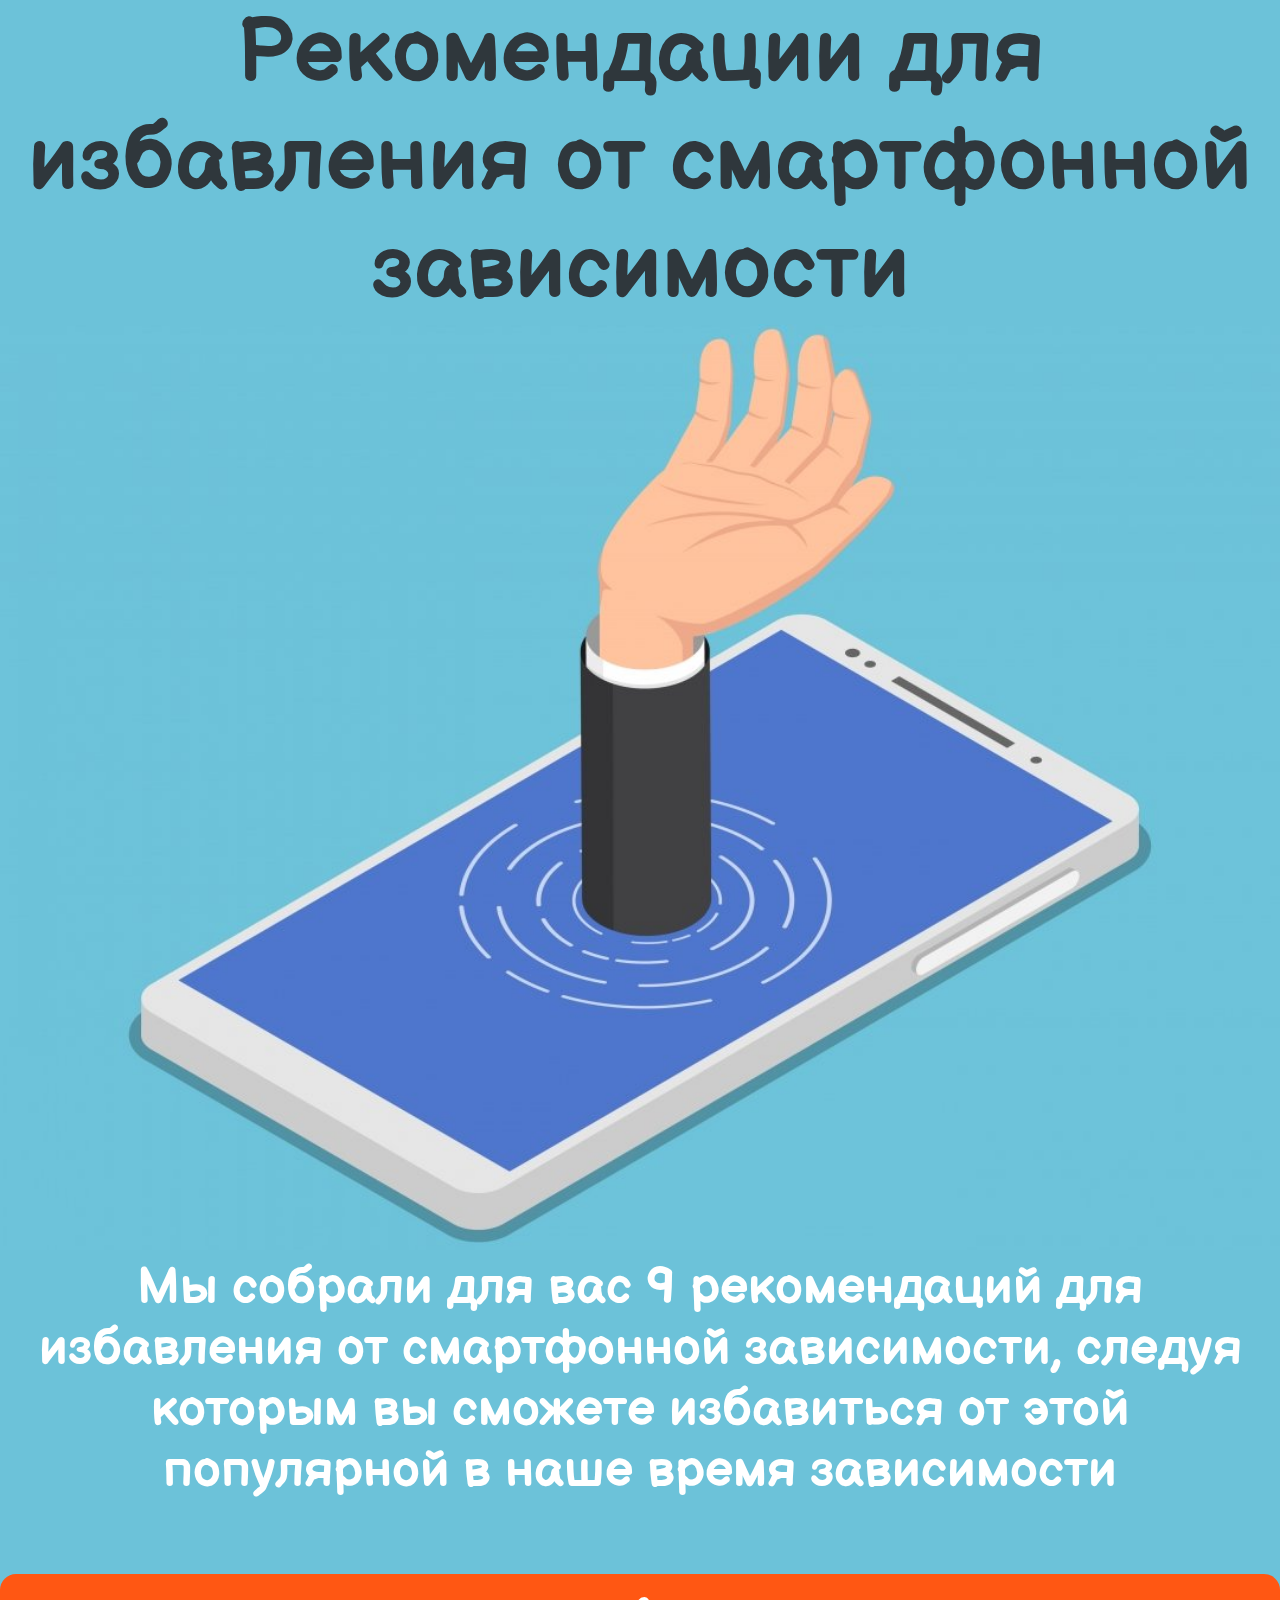
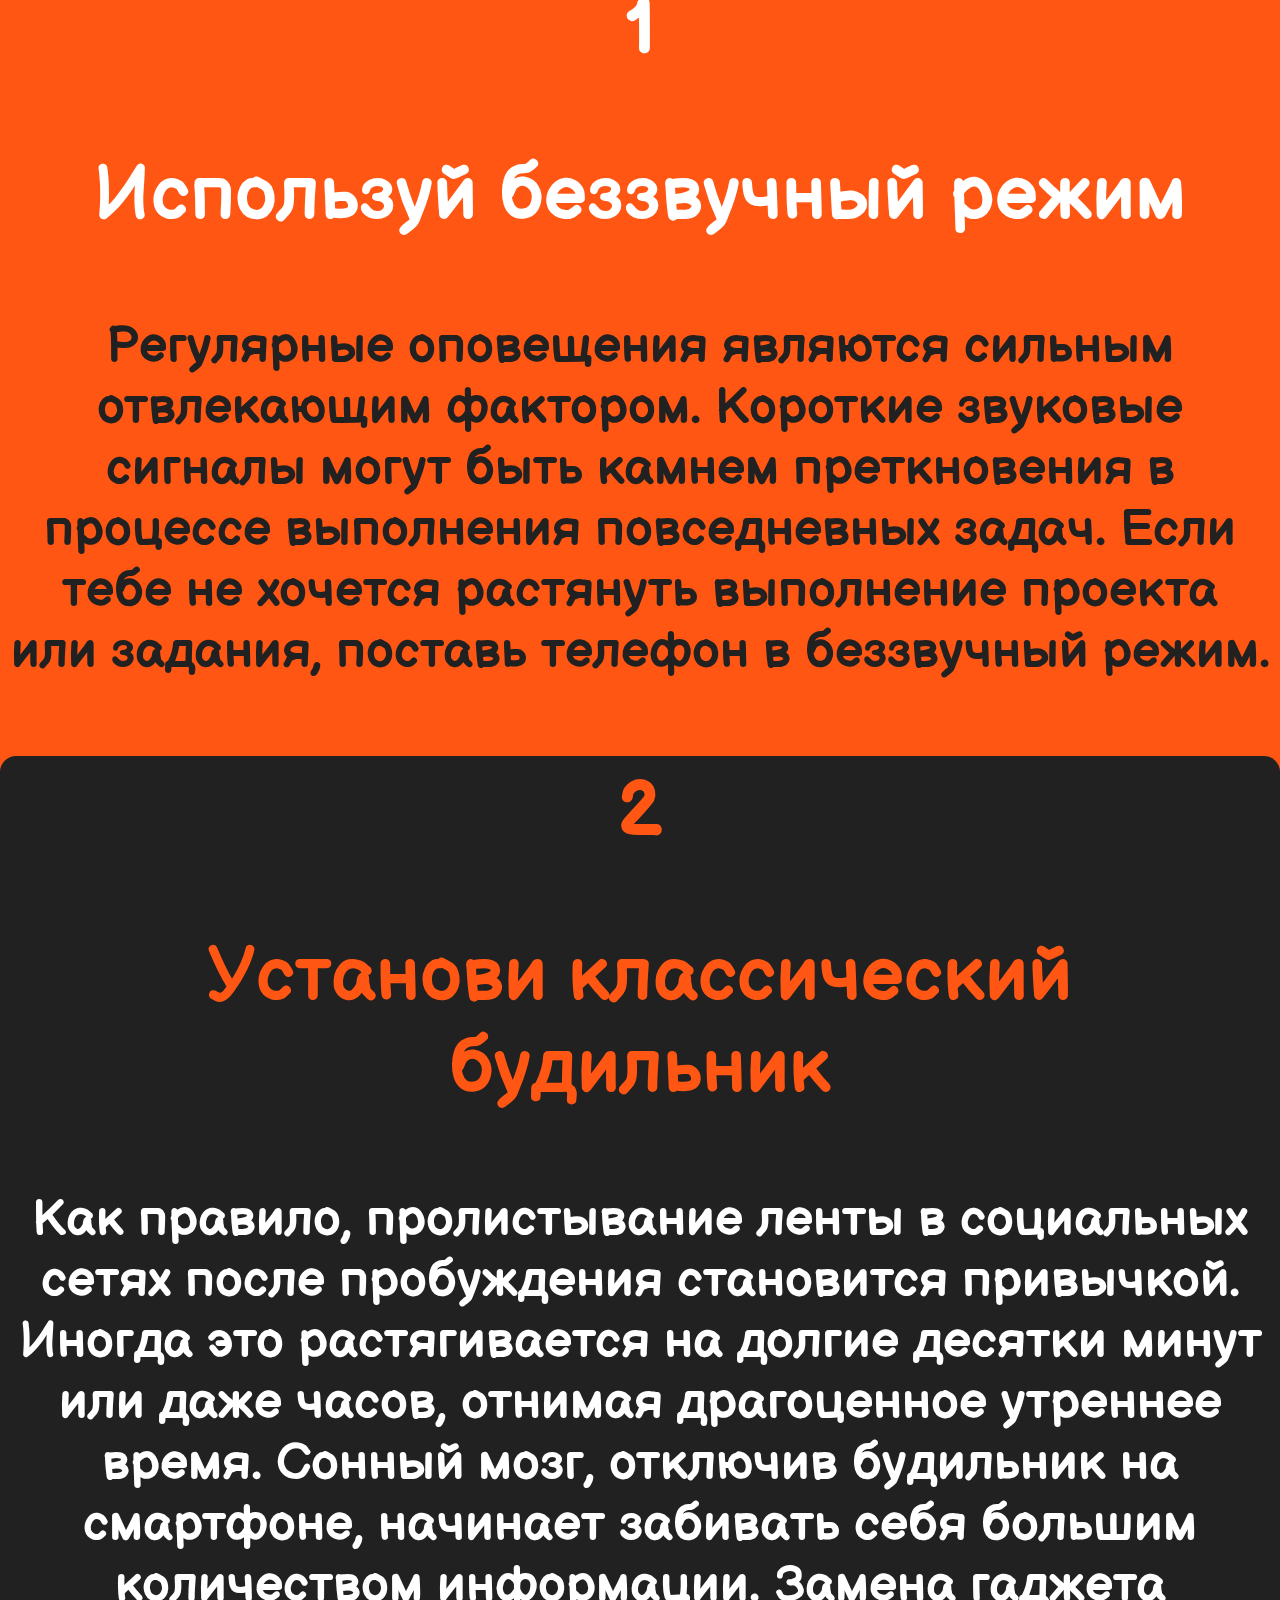
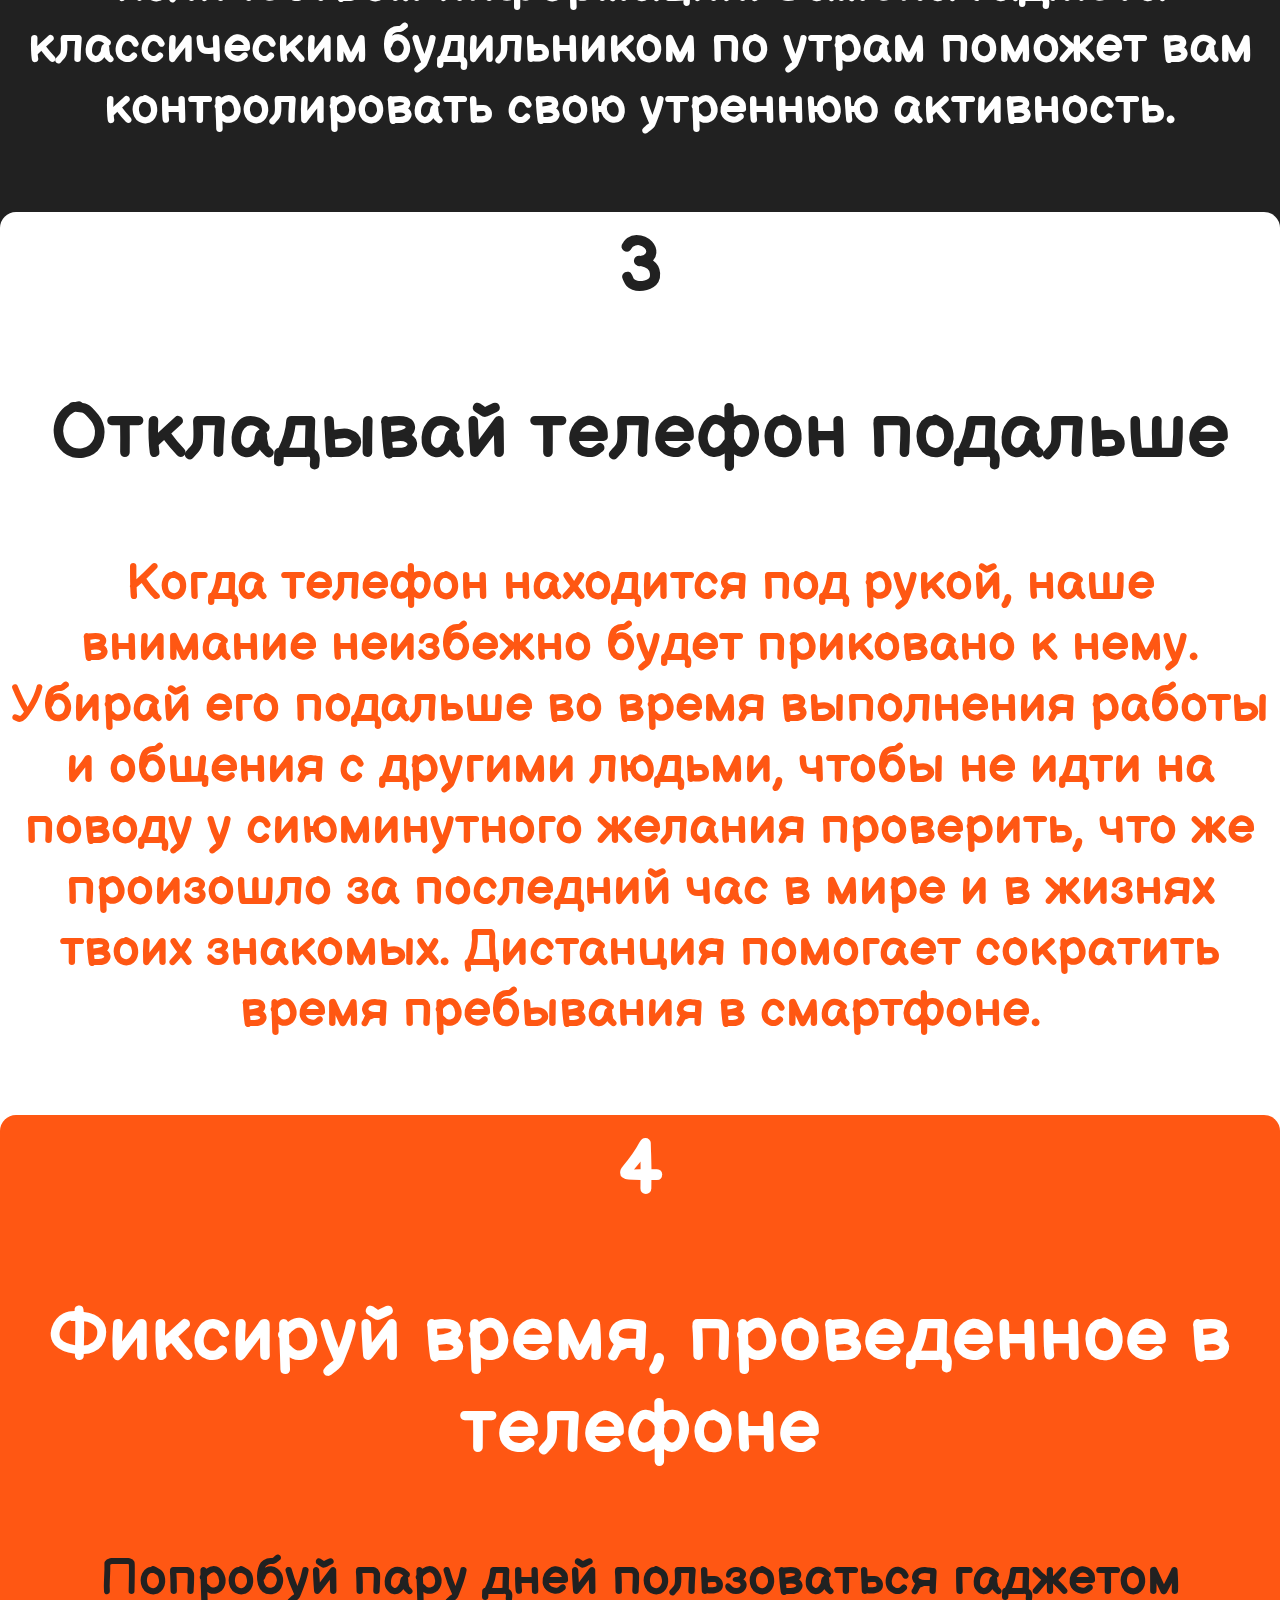
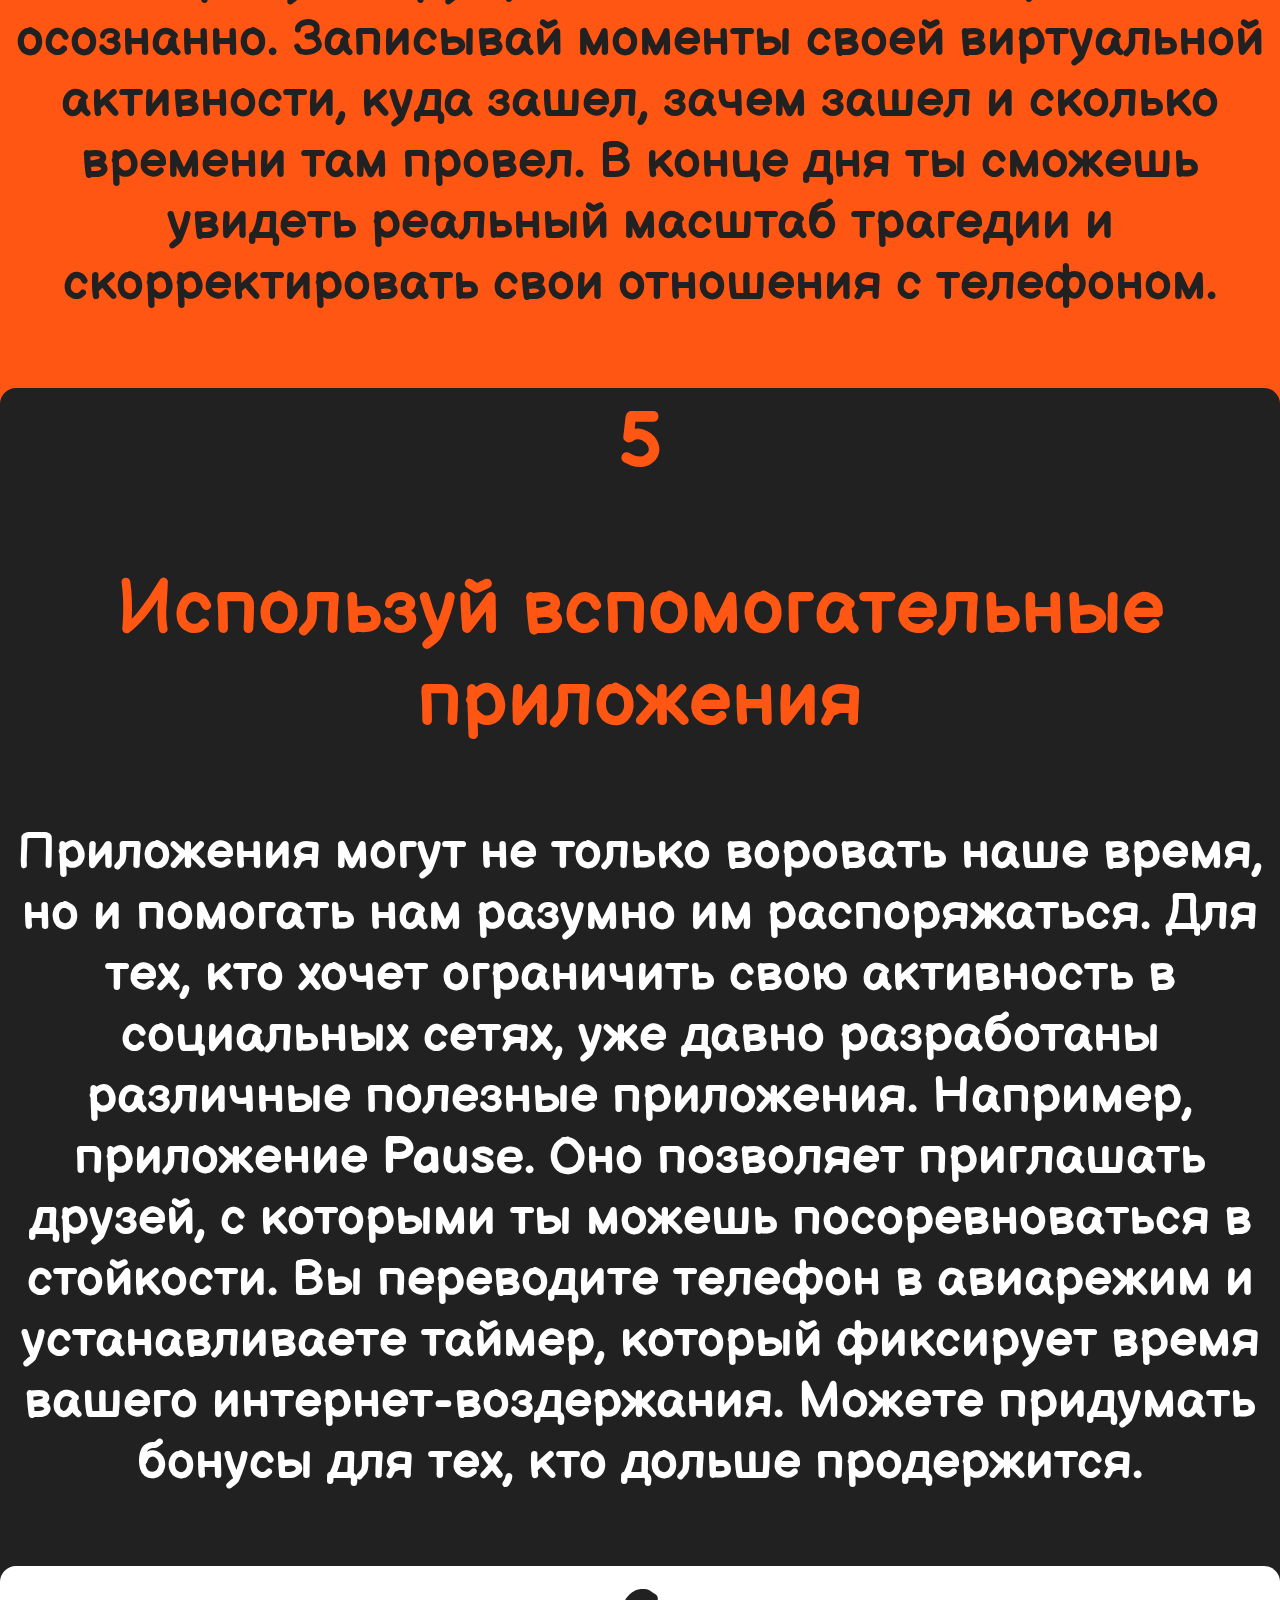
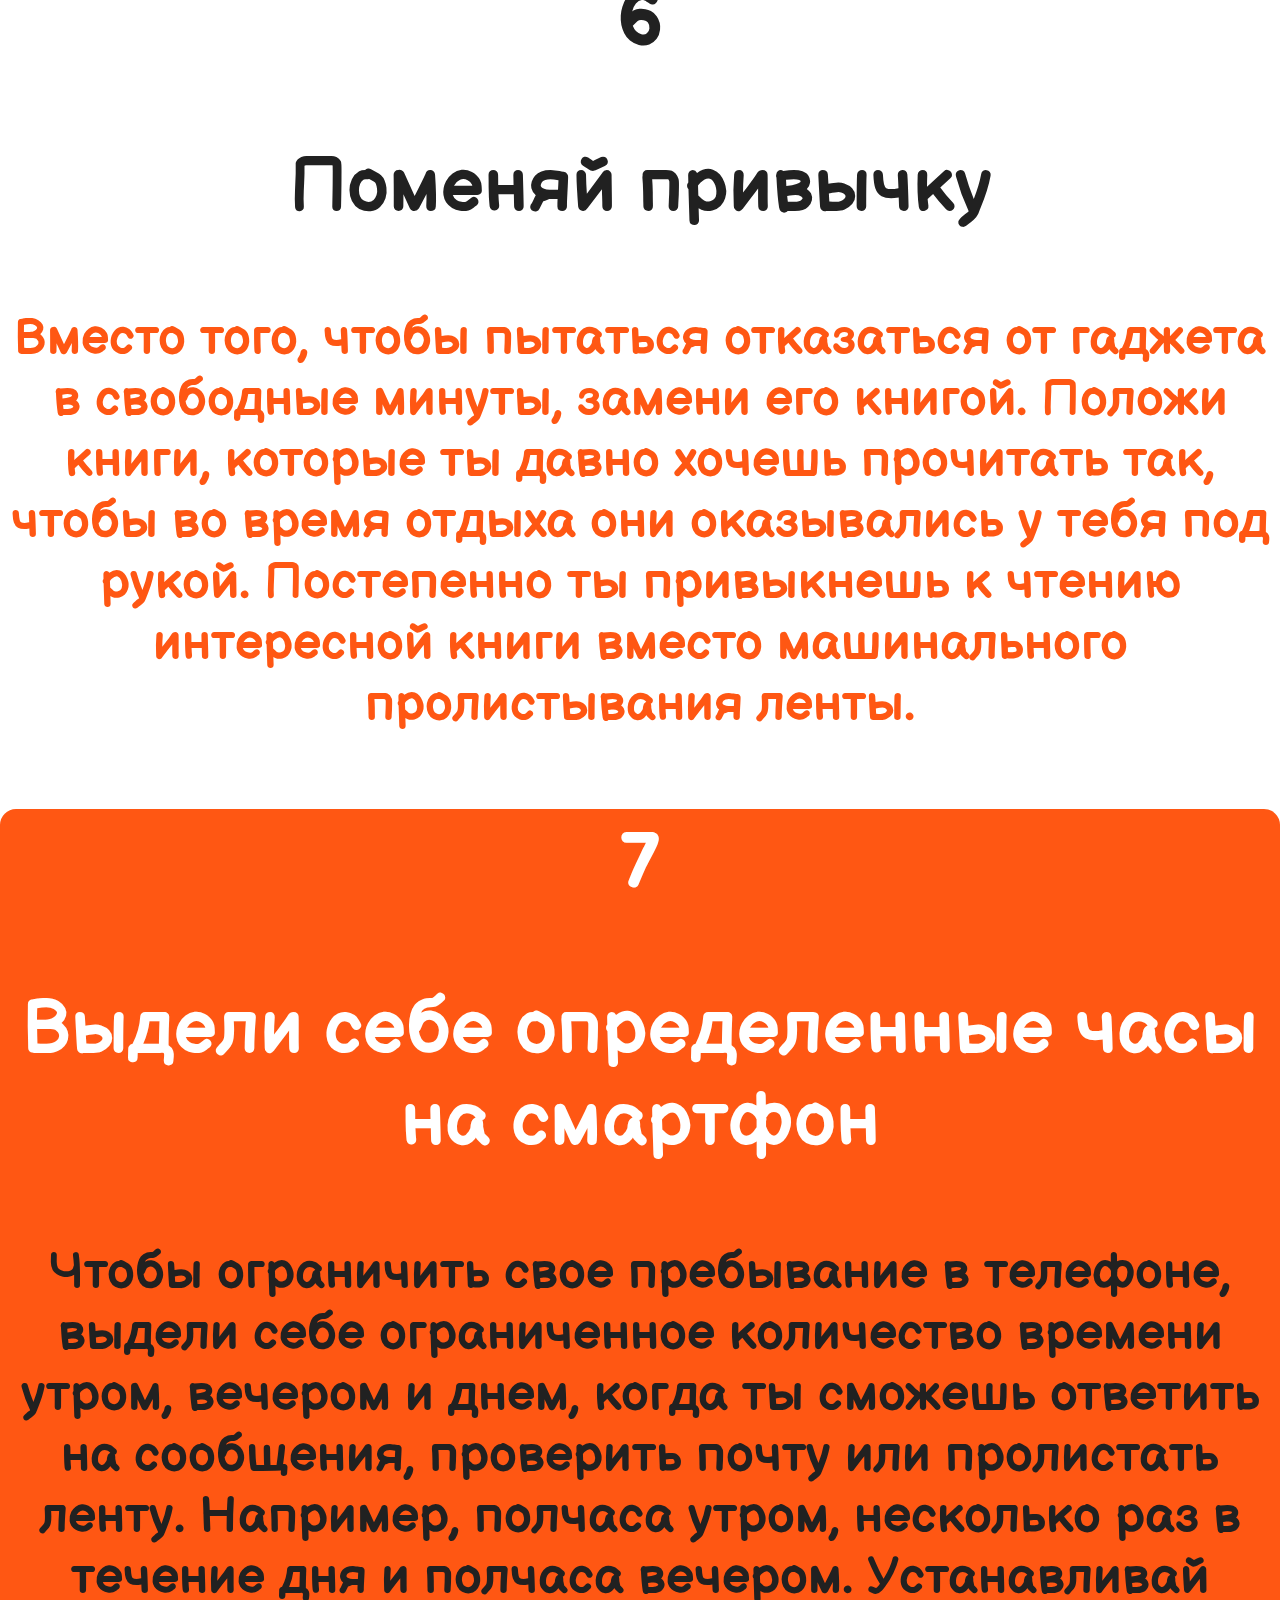
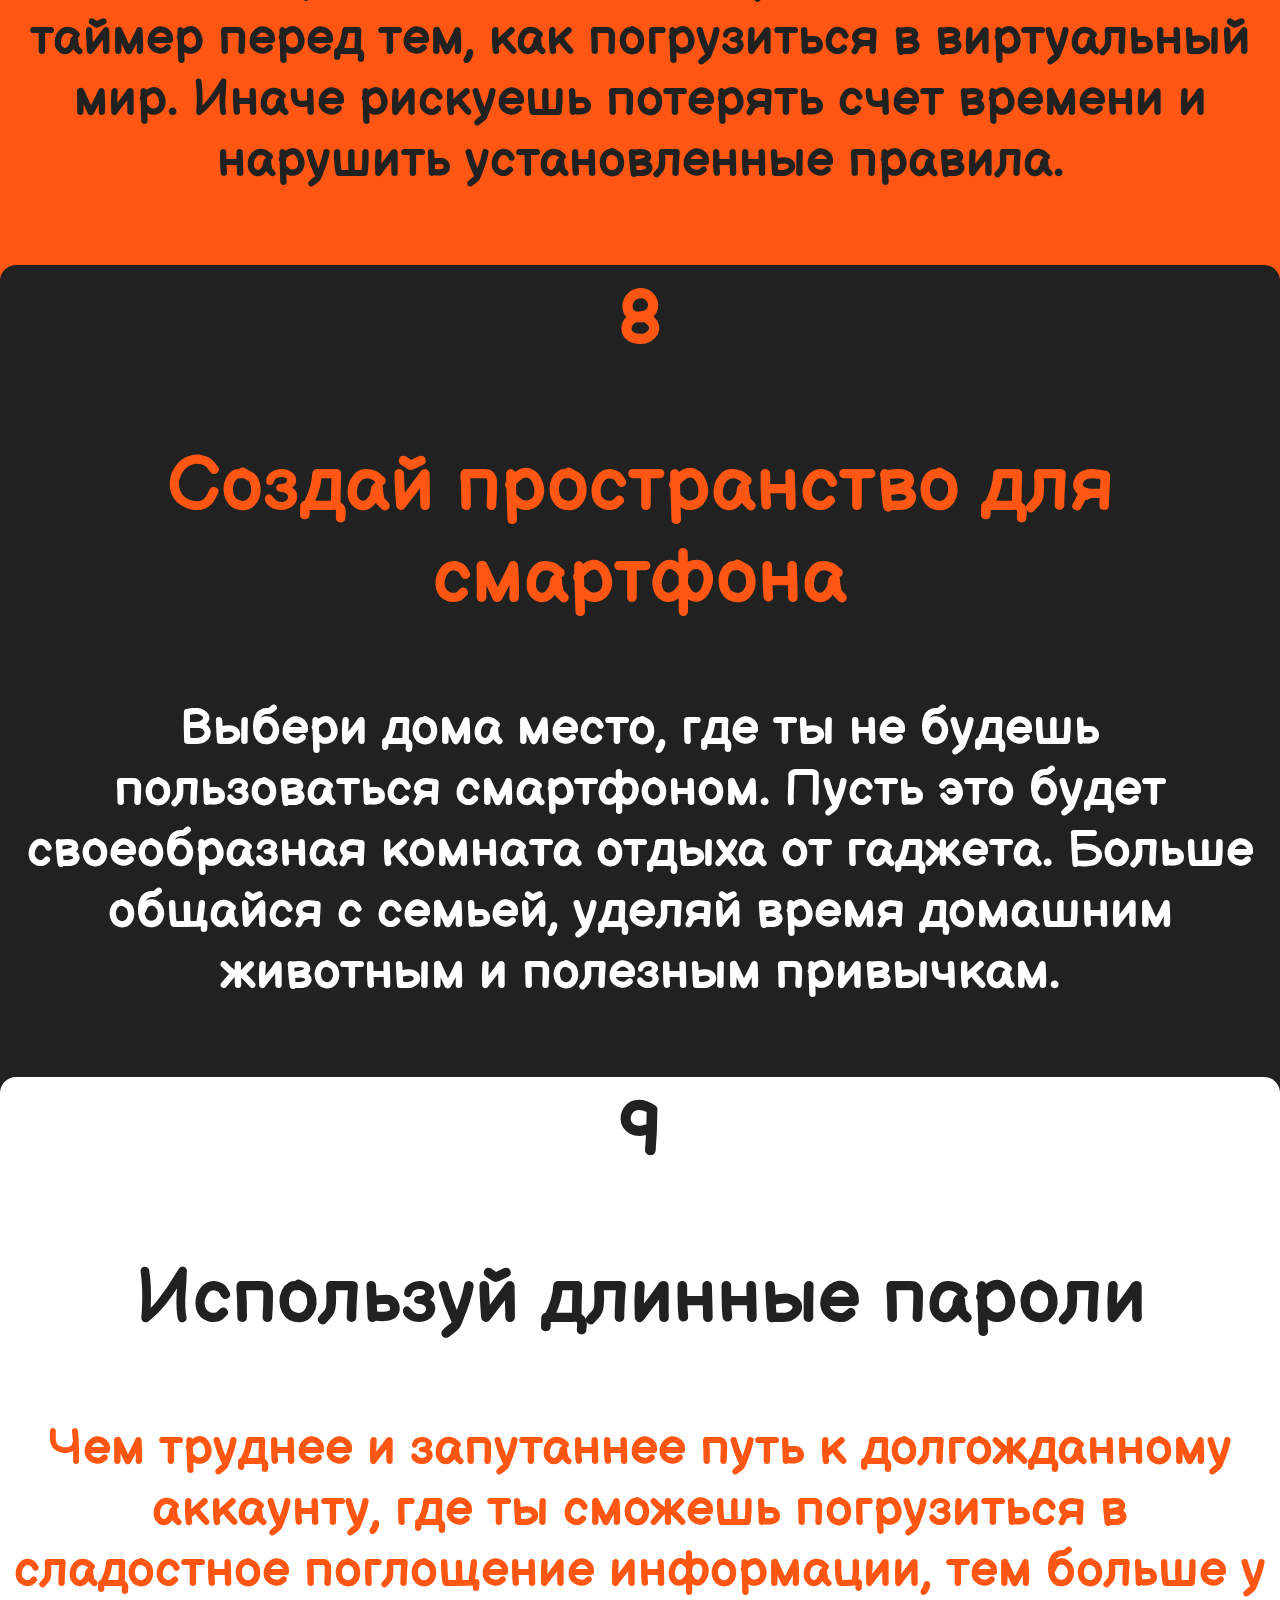
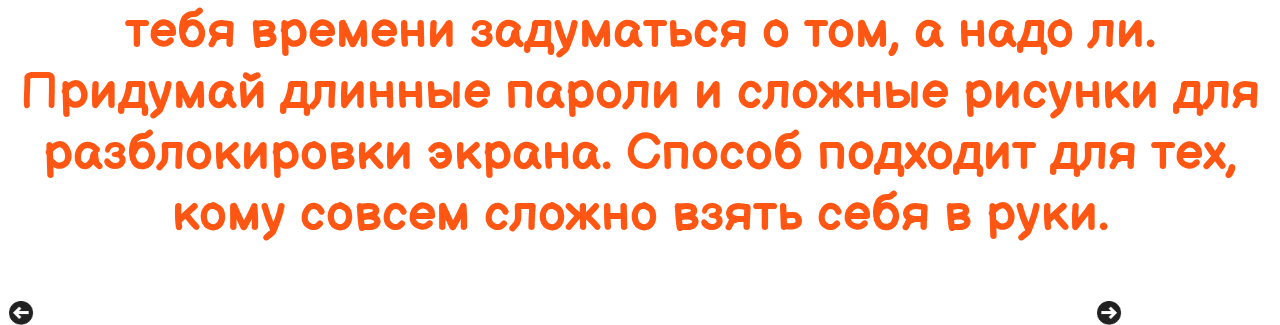
==== index.html @ 03fd7cc3 "Add new page" ====
<!DOCTYPE html>
<html lang="ru">
 <head>
 	<meta charset="utf-8">
 	<meta name="viewport" content="width=device-width, initial-scale=1.0">
 	<title>Рекомендации</title>
 	<link rel="stylesheet" href="./style.css">
 	<link rel="icon" href="./img/favicon.ico" type="image/x-icon"/>
 <link rel="preconnect" href="https://fonts.googleapis.com">
<link rel="preconnect" href="https://fonts.gstatic.com" crossorigin>
<link href="https://fonts.googleapis.com/css2?family=Balsamiq+Sans:wght@700&display=swap" rel="stylesheet">
 </head>
 <body>
 	<header>
 	<h1 class="h1">Рекомендации для избавления от смартфонной зависимости</h1>
 	<img src="./img/img1.png" class="h1">
 <div class="div0">	
 	<p class="h1">Мы собрали для вас 9 рекомендаций для избавления от смартфонной зависимости, следуя которым вы сможете избавиться от этой популярной в наше время зависимости</p>
 <div class="div1">
 	 <h2 class="div1">1</h2>	
 	 <h2 class="div1">Используй беззвучный режим</h2>
  	<p class="div1">Регулярные оповещения являются сильным отвлекающим фактором. Короткие звуковые сигналы могут быть камнем преткновения в процессе выполнения повседневных задач. Если тебе не хочется растянуть выполнение проекта или задания, поставь телефон в беззвучный режим.</p>
 	<div class="div2">
 	 <h2 class="div2">2</h2>	
  	<h2 class="div2">Установи классический будильник</h2>
  	<p class="div2">Как правило, пролистывание ленты в социальных сетях после пробуждения становится привычкой. Иногда это растягивается на долгие десятки минут или даже часов, отнимая драгоценное утреннее время. Сонный мозг, отключив будильник на смартфоне, начинает забивать себя большим количеством информации. Замена гаджета классическим будильником по утрам поможет вам контролировать свою утреннюю активность.</p>
 	<div class="div3">
 	 <h2 class="div3">3</h2>	
 	 <h2 class="div3">Откладывай телефон подальше</h2>
 	 <p class="div3">Когда телефон находится под рукой, наше внимание неизбежно будет приковано к нему. Убирай его подальше во время выполнения работы и общения с другими людьми, чтобы не идти на поводу у сиюминутного желания проверить, что же произошло за последний час в мире и в жизнях твоих знакомых. Дистанция помогает сократить время пребывания в смартфоне.</p>
 	<div class="div4">
 	 <h2 class="div4">4</h2>	
 	 <h2 class="div4">Фиксируй время, проведенное в телефоне</h2>
 	 <p class="div4">Попробуй пару дней пользоваться гаджетом осознанно. Записывай моменты своей виртуальной активности, куда зашел, зачем зашел и сколько времени там провел. В конце дня ты сможешь увидеть реальный масштаб трагедии и скорректировать свои отношения с телефоном.</p>
  <div class="div5">
  	<h2 class="div5">5</h2>	
   <h2 class="div5">Используй вспомогательные приложения</h2>
   <p class="div5">Приложения могут не только воровать наше время, но и помогать нам разумно им распоряжаться. Для тех, кто хочет ограничить свою активность в социальных сетях, уже давно разработаны различные полезные приложения. Например, приложение Pause. Оно позволяет приглашать друзей, с которыми ты можешь посоревноваться в стойкости. Вы переводите телефон в авиарежим и устанавливаете таймер, который фиксирует время вашего интернет-воздержания. Можете придумать бонусы для тех, кто дольше продержится.</p>
  <div class="div6">
  	<h2 class="div6">6</h2>	
   <h2 class="div6">Поменяй привычку</h2>
   <p class="div6">Вместо того, чтобы пытаться отказаться от гаджета в свободные минуты, замени его книгой. Положи книги, которые ты давно хочешь прочитать так, чтобы во время отдыха они оказывались у тебя под рукой. Постепенно ты привыкнешь к чтению интересной книги вместо машинального пролистывания ленты.</p>
  <div class="div7">
  	<h2 class="div7">7</h2>	
   <h2 class="div7">Выдели себе определенные часы на смартфон</h2>
   <p class="div7">Чтобы ограничить свое пребывание в телефоне, выдели себе ограниченное количество времени утром, вечером и днем, когда ты сможешь ответить на сообщения, проверить почту или пролистать ленту. Например, полчаса утром, несколько раз в течение дня и полчаса вечером. Устанавливай таймер перед тем, как погрузиться в виртуальный мир. Иначе рискуешь потерять счет времени и нарушить установленные правила.</p>
  <div class="div8">
  	<h2 class="div8">8</h2>	
   <h2 class="div8">Создай пространство для смартфона</h2>
   <p class="div8">Выбери дома место, где ты не будешь пользоваться смартфоном. Пусть это будет своеобразная комната отдыха от гаджета. Больше общайся с семьей, уделяй время домашним животным и полезным привычкам.</p>
  <div class="div9">
  	<h2 class="div9">9</h2>	
   <h2 class="div9">Используй длинные пароли</h2>
   <p class="div9">Чем труднее и запутаннее путь к долгожданному аккаунту, где ты сможешь погрузиться в сладостное поглощение информации, тем больше у тебя времени задуматься о том, а надо ли. Придумай длинные пароли и сложные рисунки для разблокировки экрана. Способ подходит для тех, кому совсем сложно взять себя в руки.</p>
  </div>
  </div>
  </div>
  </div>
  </div>
  </div>
  </div>
  </div>
  </div>
  </div>
  </header>
  <div class="ssylky">
  <a href="statistic.html" class="ssylka"><img src="./img/arrow_left.png" class="arrow"></a>
  <a href="info.html" class="ssylka"><img src="./img/arrow_right.png" class="arrow2"></a>
  </div>
 </body>
</html>
---- style.css ----
body {
	 margin: 0;
	 padding: 0;
	 width: 100%;
	 height: 100%;
	 font-family: 'Balsamiq Sans', cursive;
  }

header {
  margin: 0;
  padding: 0;
	 text-align: center;
}

h1 {
	 margin: 0;
	 padding-left: 10px;
		padding-right: 10px;
}

h1.h1 {
		background: #6cc2d9;
		color: #2f373c;
}

img.h1 {
  	width: 100%;
  	margin: 0;
}

p.h1 {
		background: #6cc2d9;
		margin-top: -8px;
		color: #FFFFFF;
}

p {
		margin-bottom: 0;
}

h1, h2, p {
  text-align: center;
  font-size: 7vw;
}

h2 {
   font-size: 6vw;
		padding-top: 10px;
		padding-left: 10px;
		padding-right: 10px;
}

p {
	 font-size: 4vw;
	 font-weight: bold;
	 padding: 10px 10px;
}

div {
   width: 100%;
   height: 110%;
   border-top-left-radius: 16px;
		border-top-right-radius: 16px;
}

div.div0 {
		background: #6cc2d9;
}

div.div1 {
		background: #FF5713;
}

h2.div1 {
   color: #FFFFFF;
}

p.div1 {
		color: #212121;
}

div.div2 {
   background: #212121;
}

h2.div2 {
   color: #FF5713;
}

p.div2 {
		color: #FFFFFF;
}

div.div3 {
		background: #FFFFFF;
}

h2.div3 {
   color: #212121;
}

p.div3 {
		color: #FF5713;
}

div.div4 {
   background: #FF5713;
}

h2.div4 {
   color: #FFFFFF;
}

p.div4 {
		color: #212121;
}

div.div5 {
   background: #212121;
}

h2.div5 {
   color: #FF5713;
}

p.div5 {
		color: #FFFFFF;
}

div.div6 {
		background: #FFFFFF;
}

h2.div6 {
   color: #212121;
}

p.div6 {
		color: #FF5713;
}

div.div7 {
   background: #FF5713;
}

h2.div7 {
   color: #FFFFFF;
}

p.div7 {
		color: #212121;
}

div.div8 {
   background: #212121;
}

h2.div8 {
   color: #FF5713;
}

p.div8 {
		color: #FFFFFF;
}

div.div9 {
		background: #FFFFFF;
		margin-bottom: 16px;
}

h2.div9 {
   color: #212121;
}

p.div9 {
		color: #FF5713;
}

.stat {
		background: #FFFFFF;
		color: ;
}

.stat1 {
		color: #212121;
}

.ps {
		color: #FF5713;
		padding: 0;
		margin: 0, 10px, 0, 0;
}

.arrow {
		width: 42px;
		height: 24px;
		margin-top: 30px;
		margin-bottom: 5px;
		margin-left: 85%;
		position: absolute;
}

.arrow2 {
		width: 42px;
		height: 24px;
		margin-top: 30px;
		margin-bottom: 5px;
		position: absolute;
}

a.ssylka:active, 
a.ssylka:focus, 
a.ssylka:hover, 
a.ssylka {
  text-decoration: none;
  color: #212121;
}

h1.info {
	 color: #2f373c;
}

p.info {
		color: #212121;
}

h3.info {
		color: #FF5713;
		text-align: center;
}

span {
   color: #FF5713;
}

.ssylky {
		display: flex;
}
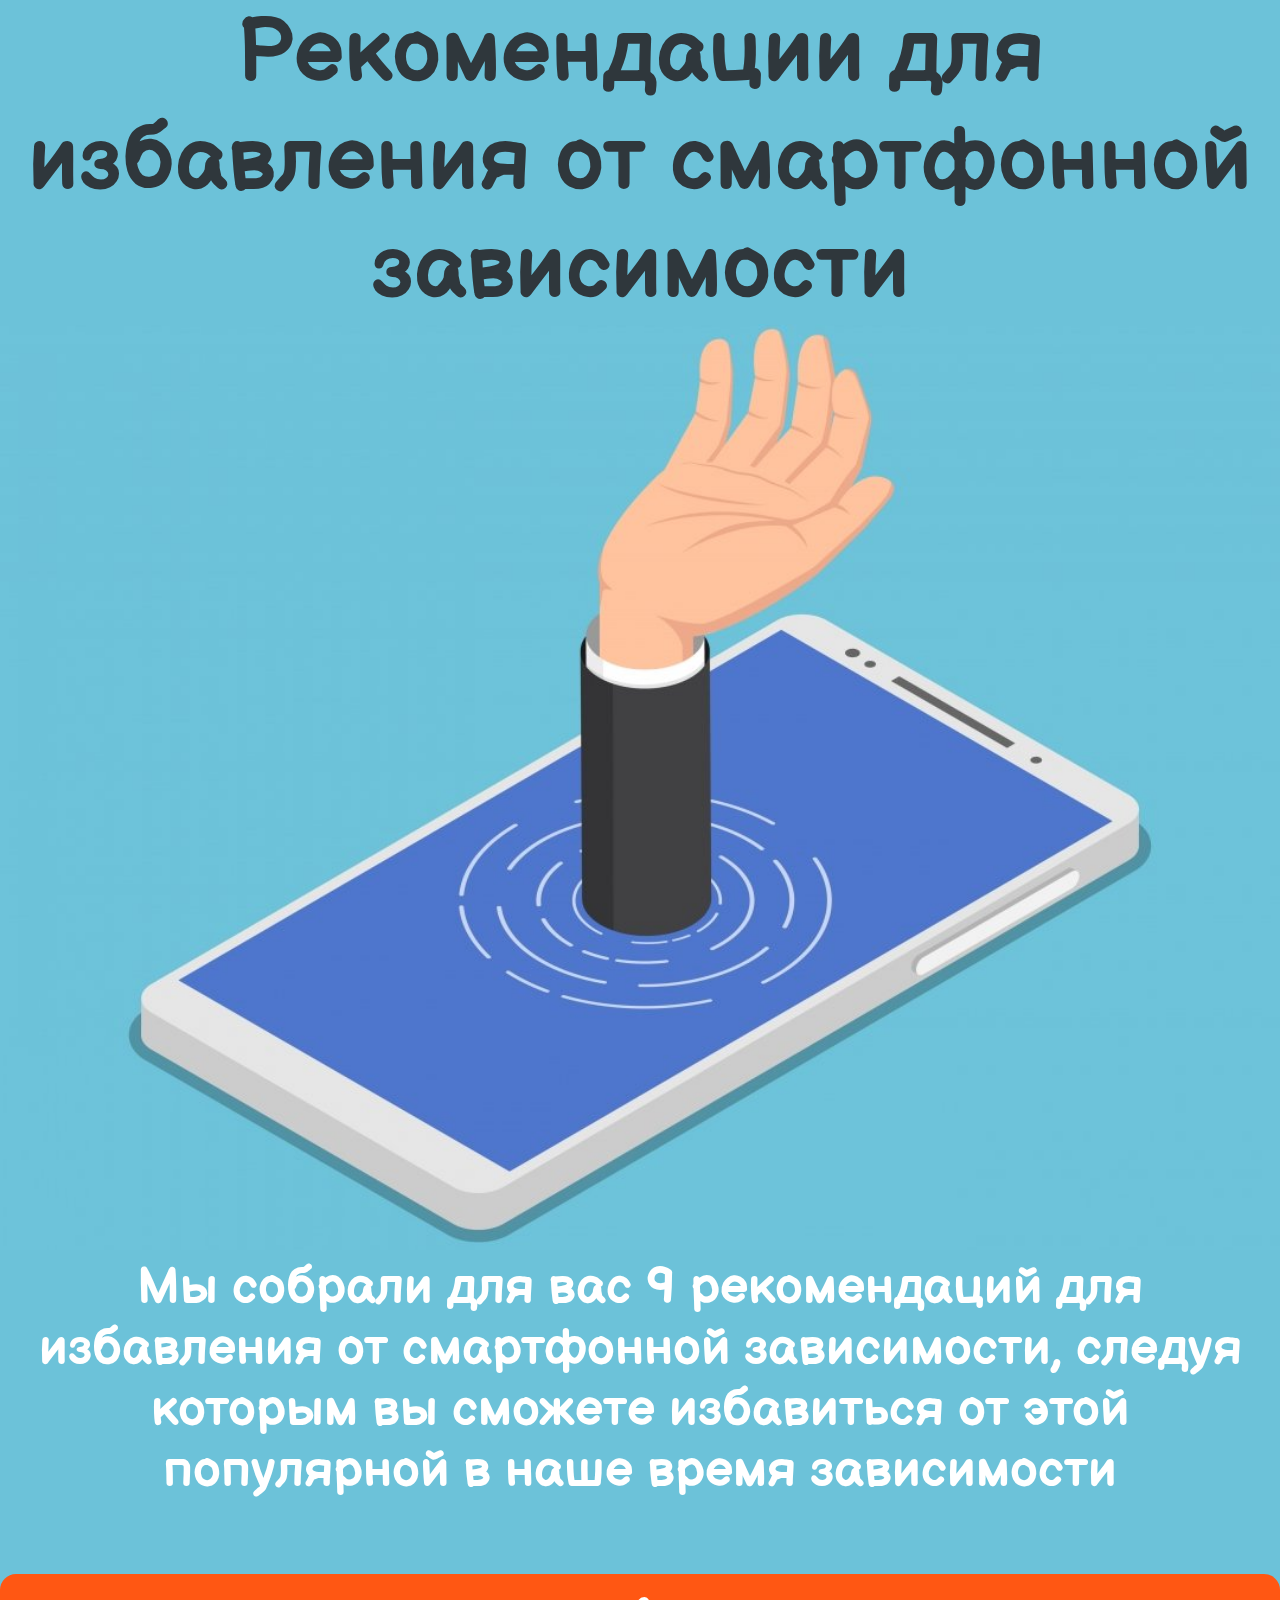
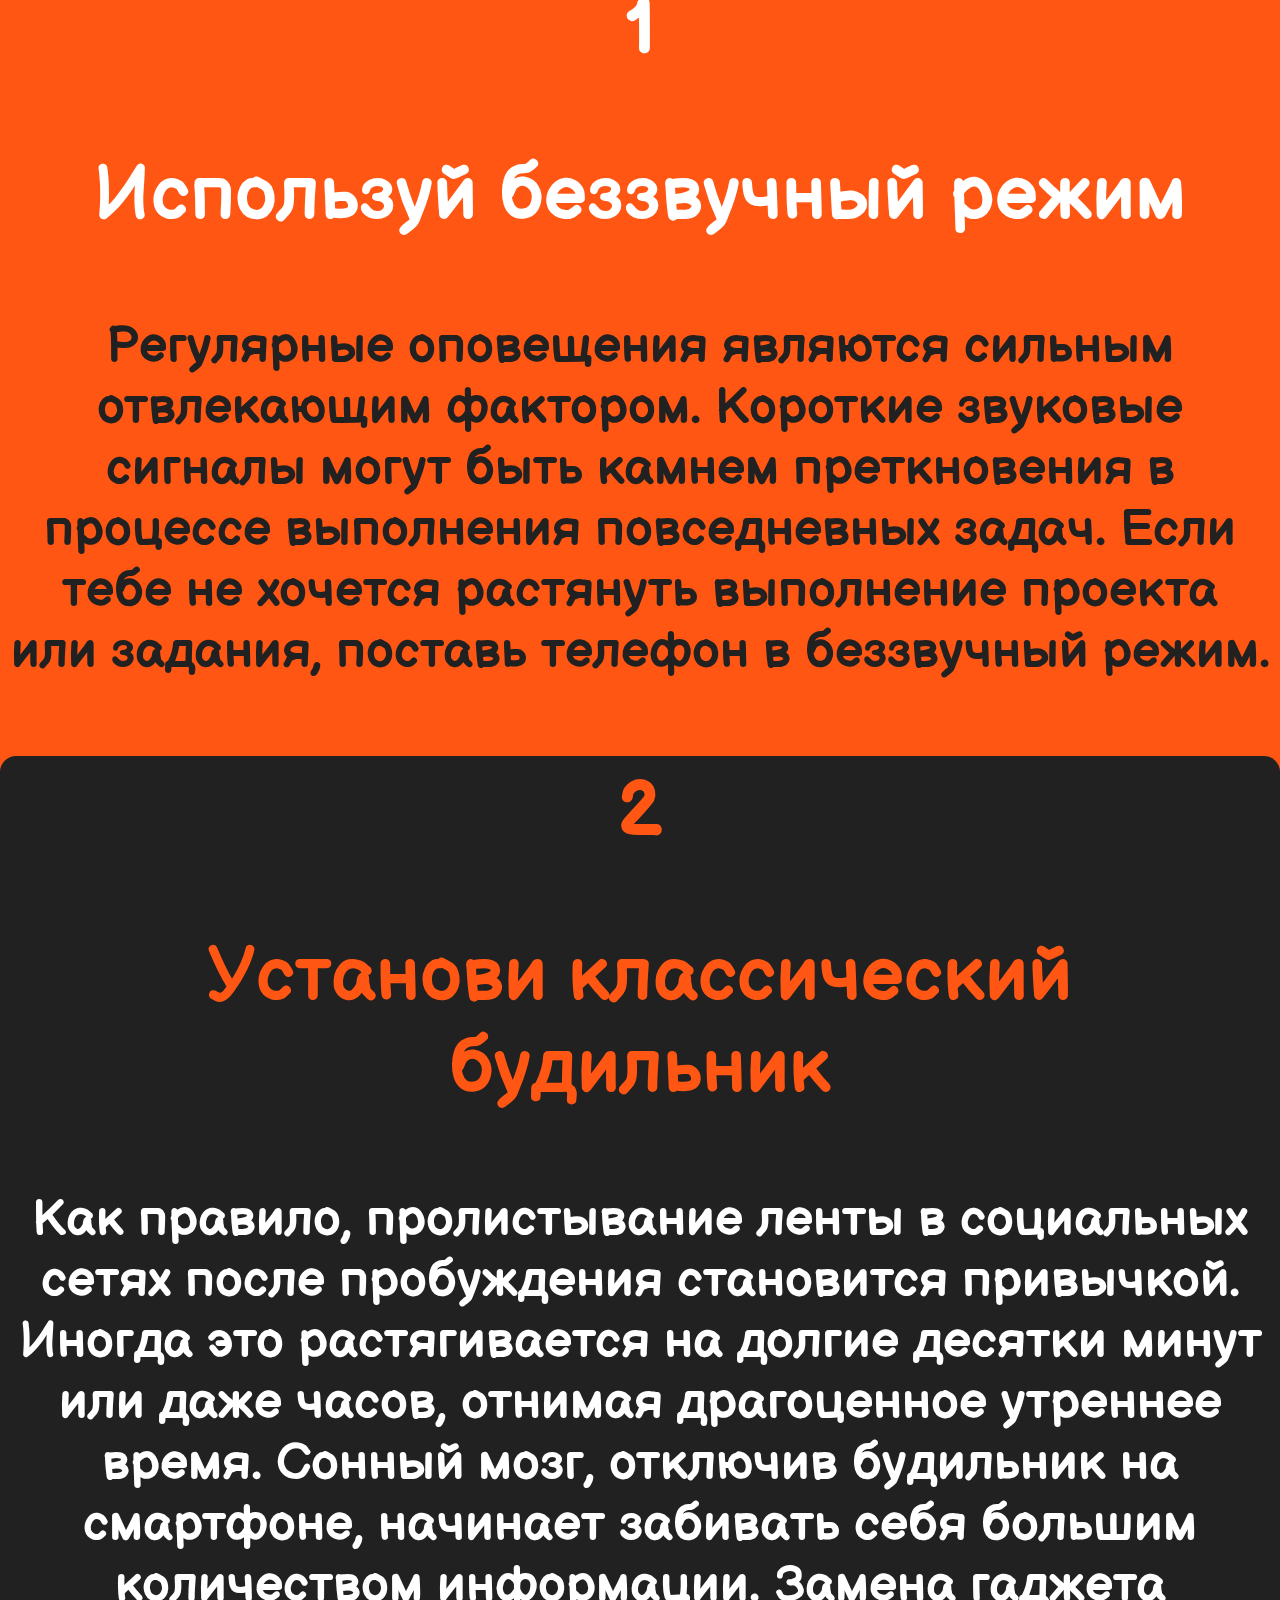
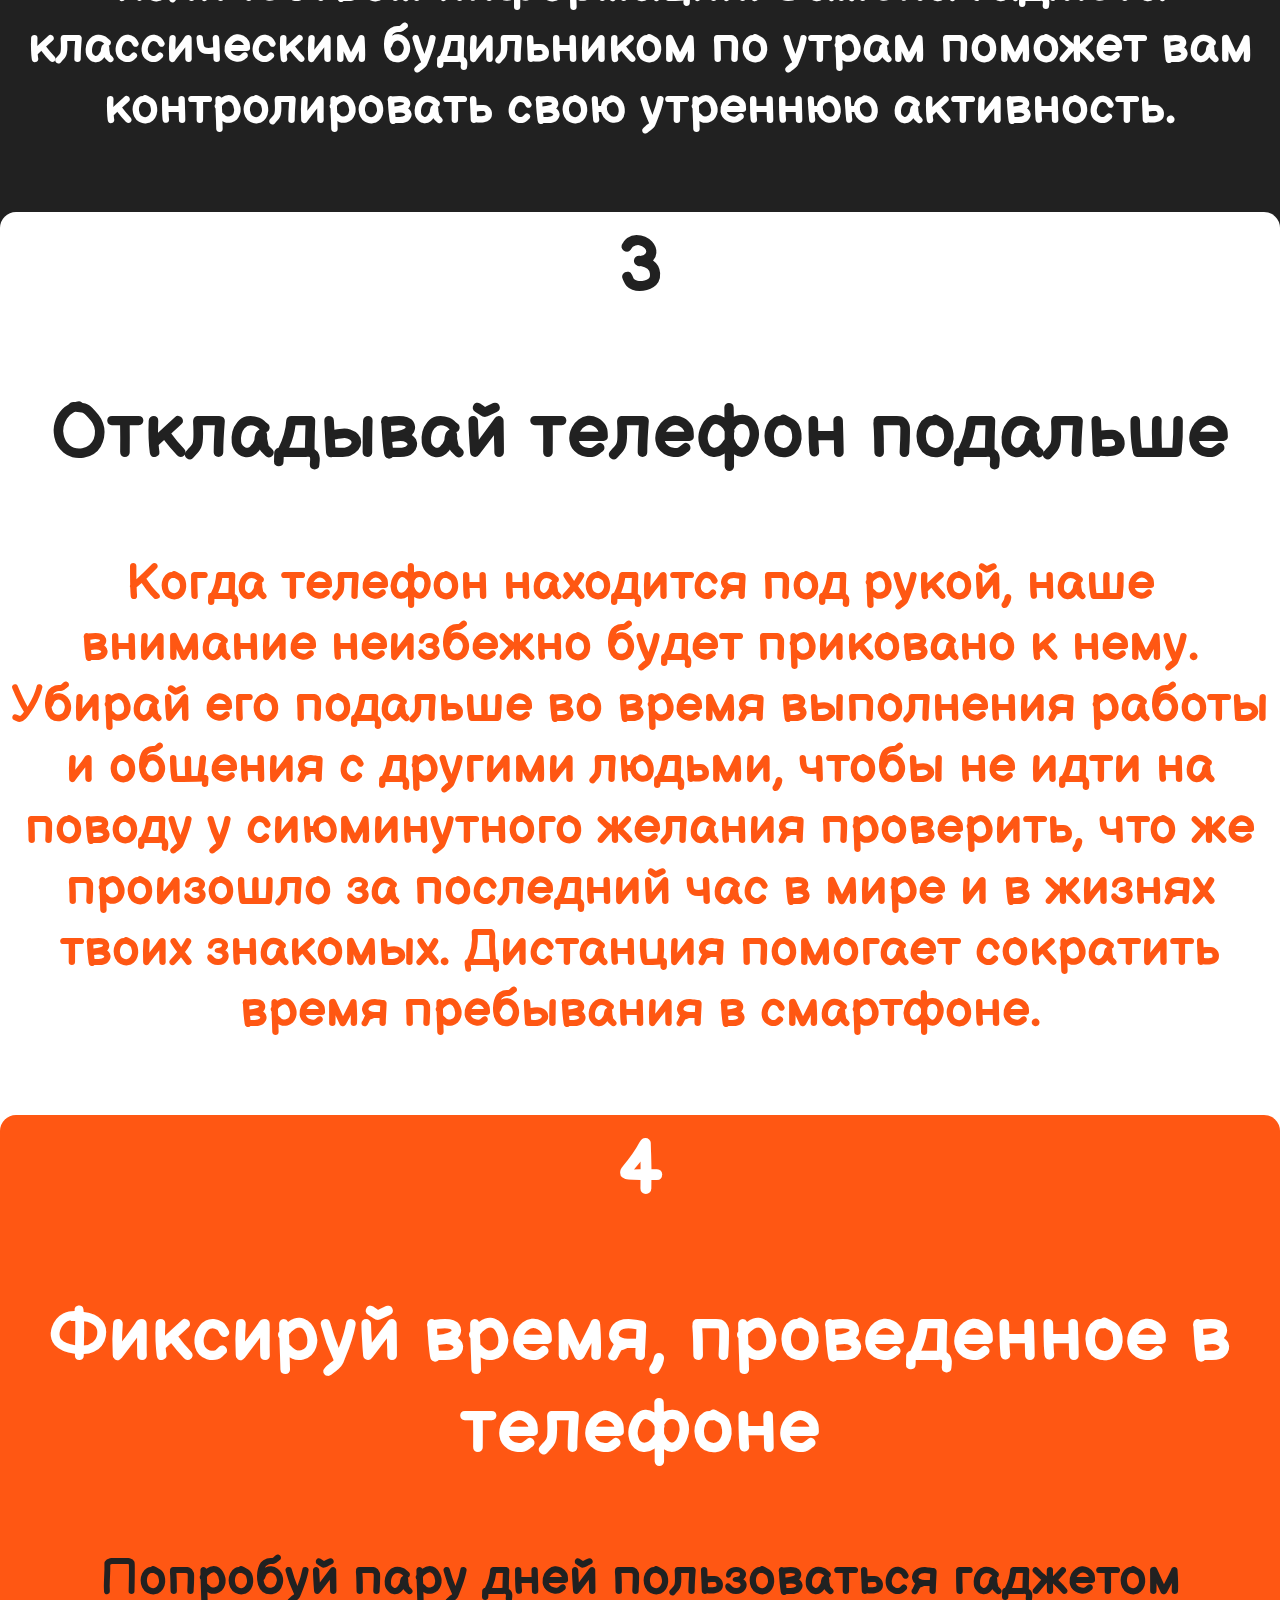
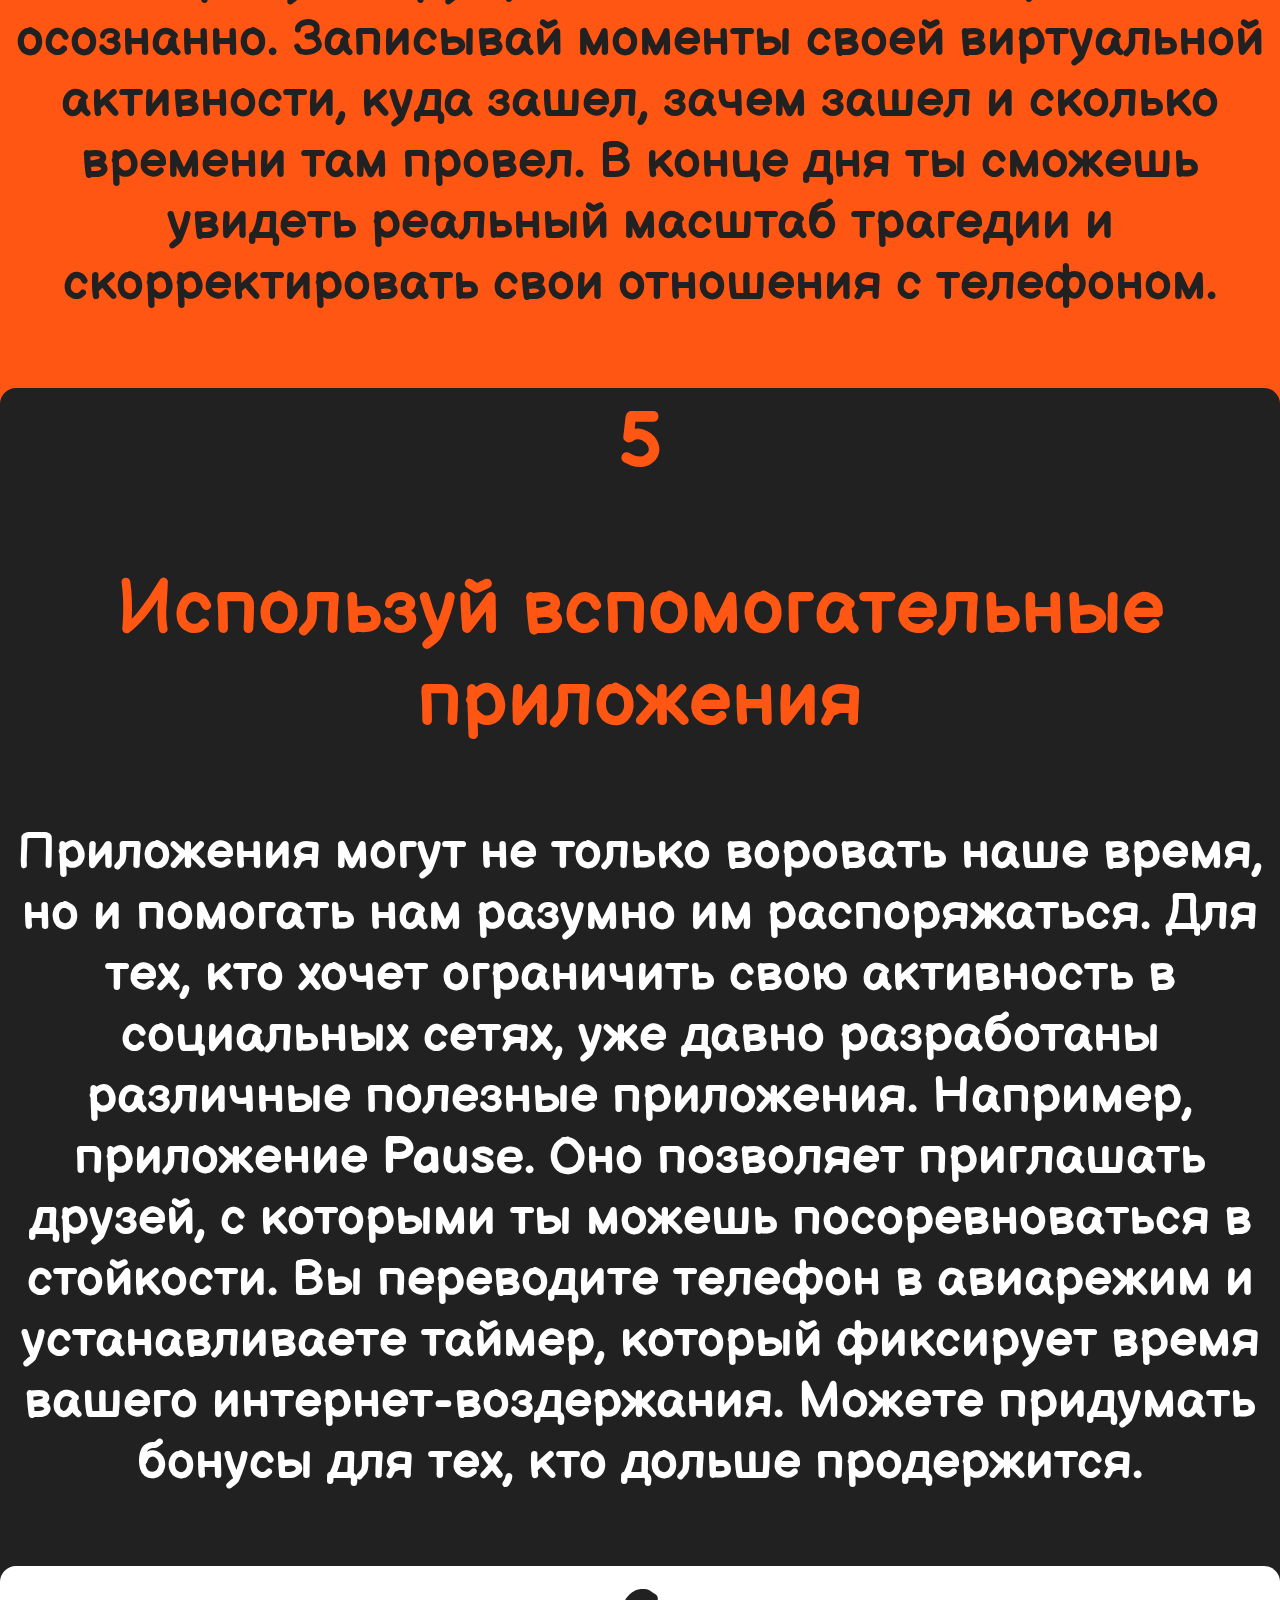
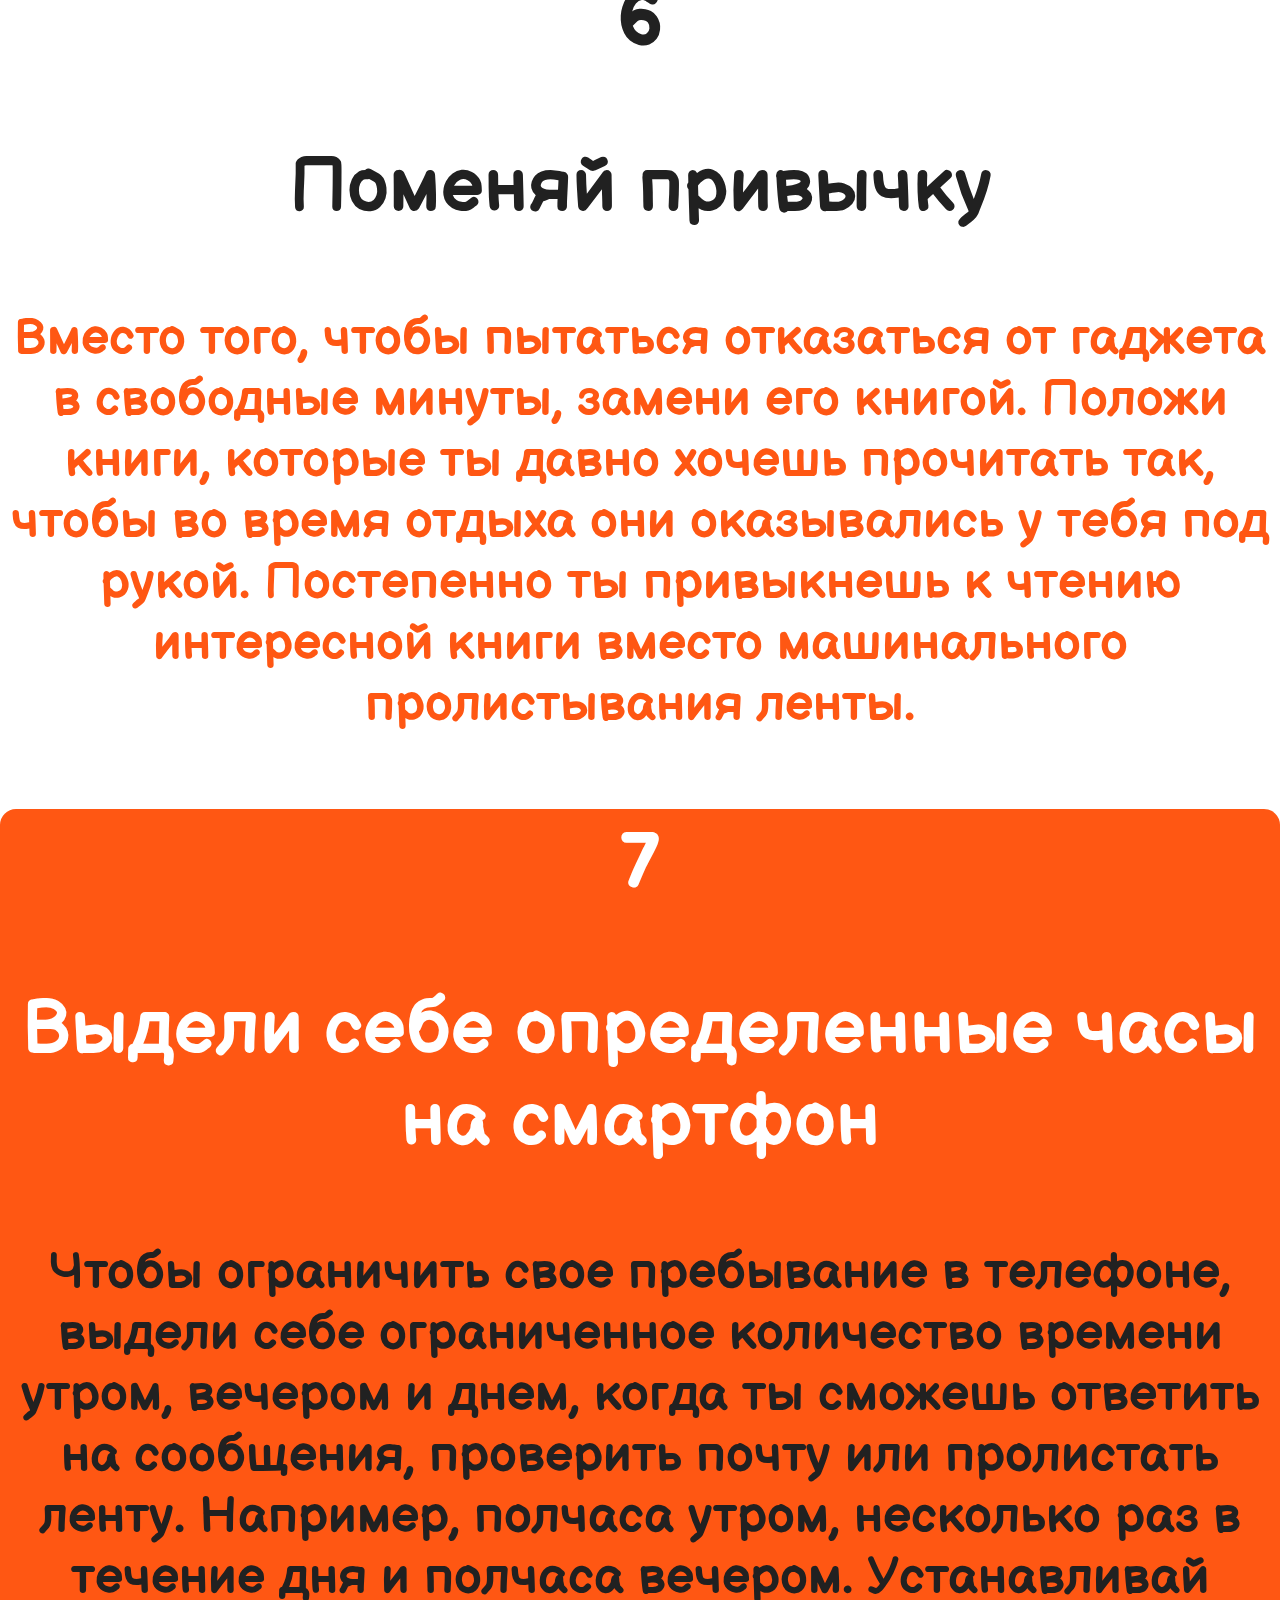
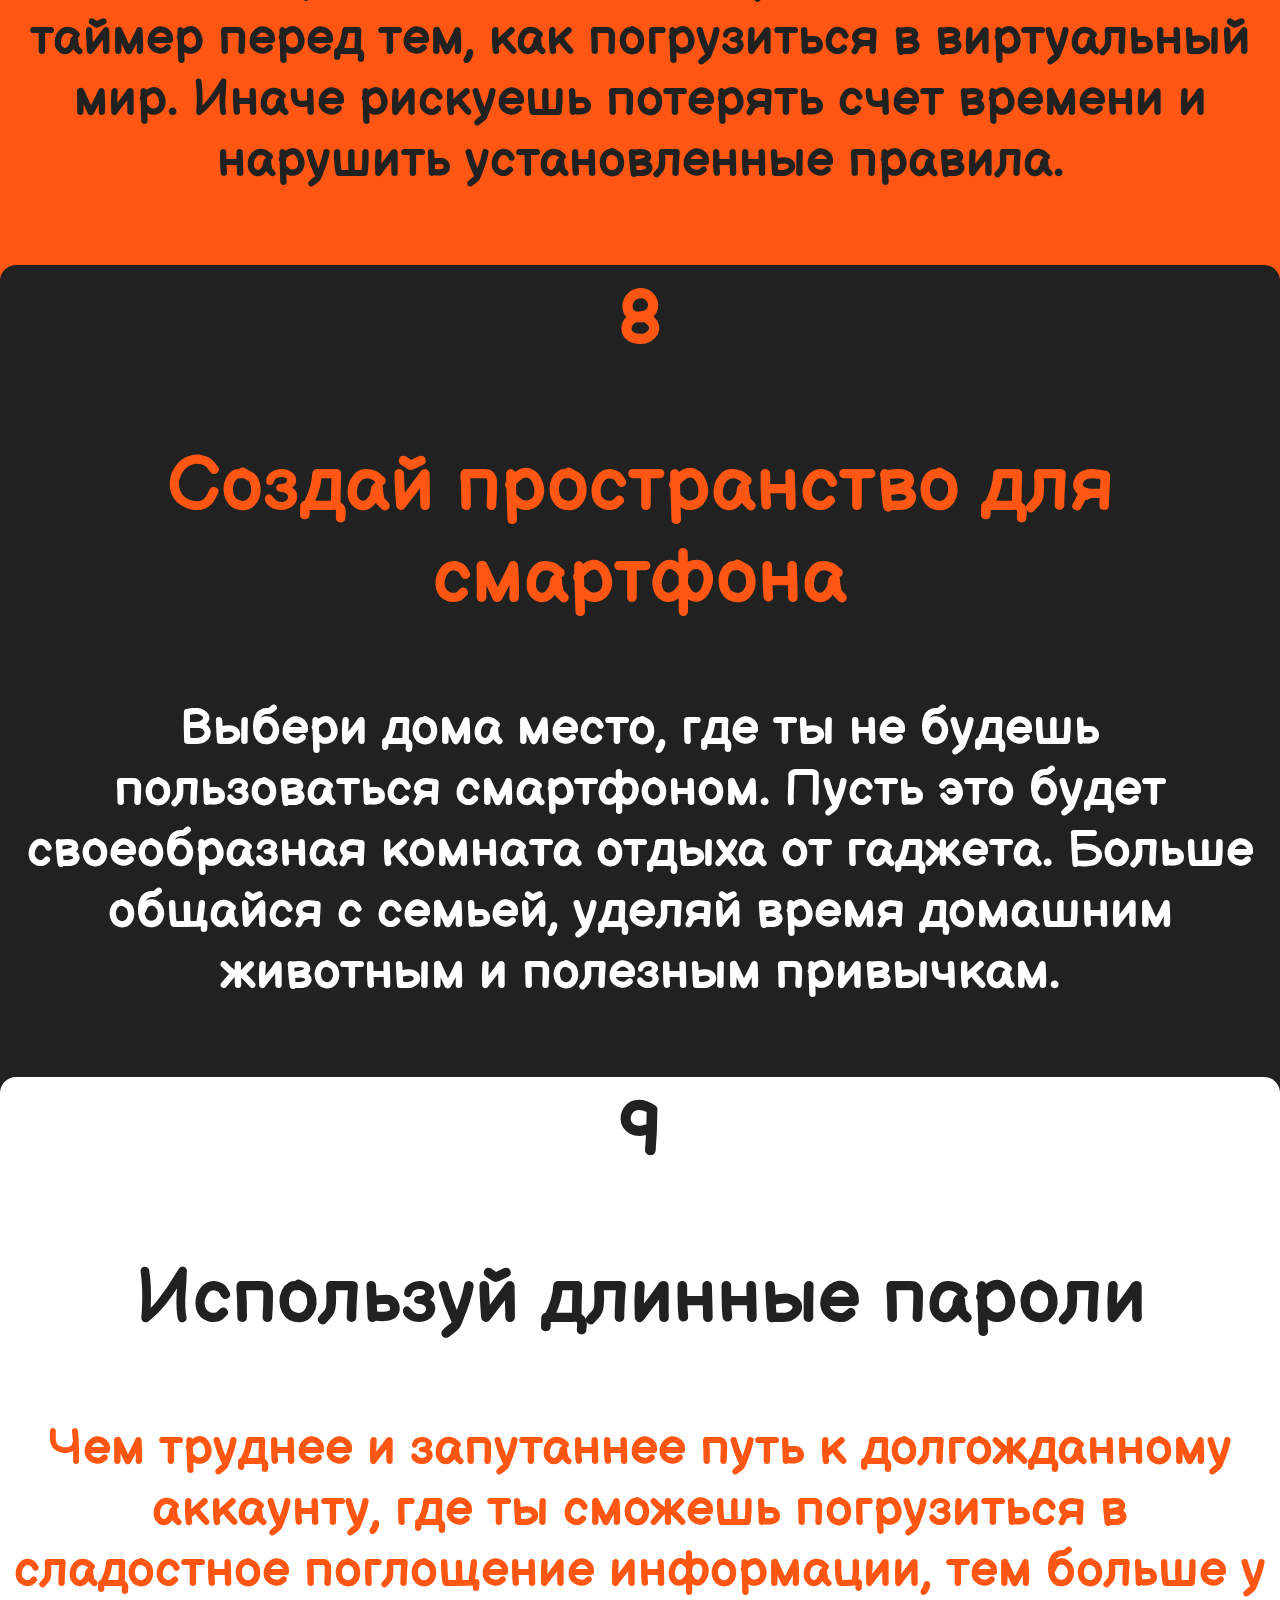
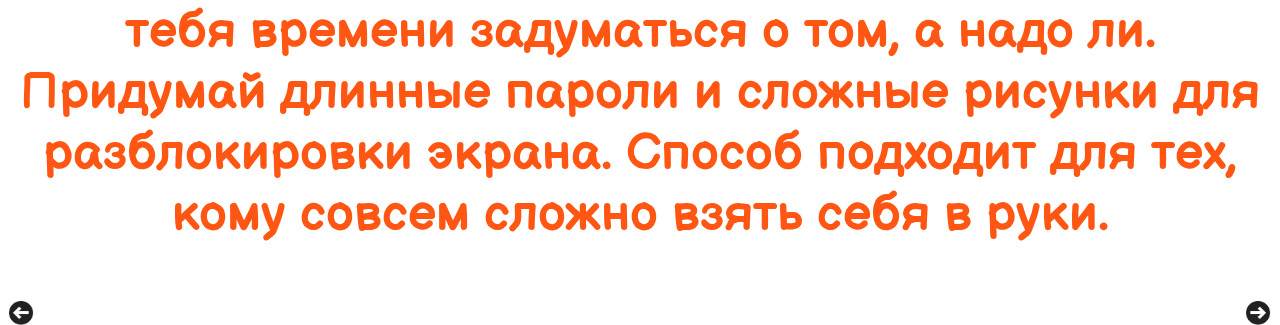
==== commit 5094b59e: "Fix arrow" ====
--- a/style.css
+++ b/style.css
@@ -196,7 +196,7 @@
 		height: 24px;
 		margin-top: 30px;
 		margin-bottom: 5px;
-		margin-left: 85%;
+		right: 1px;
 		position: absolute;
 }
 
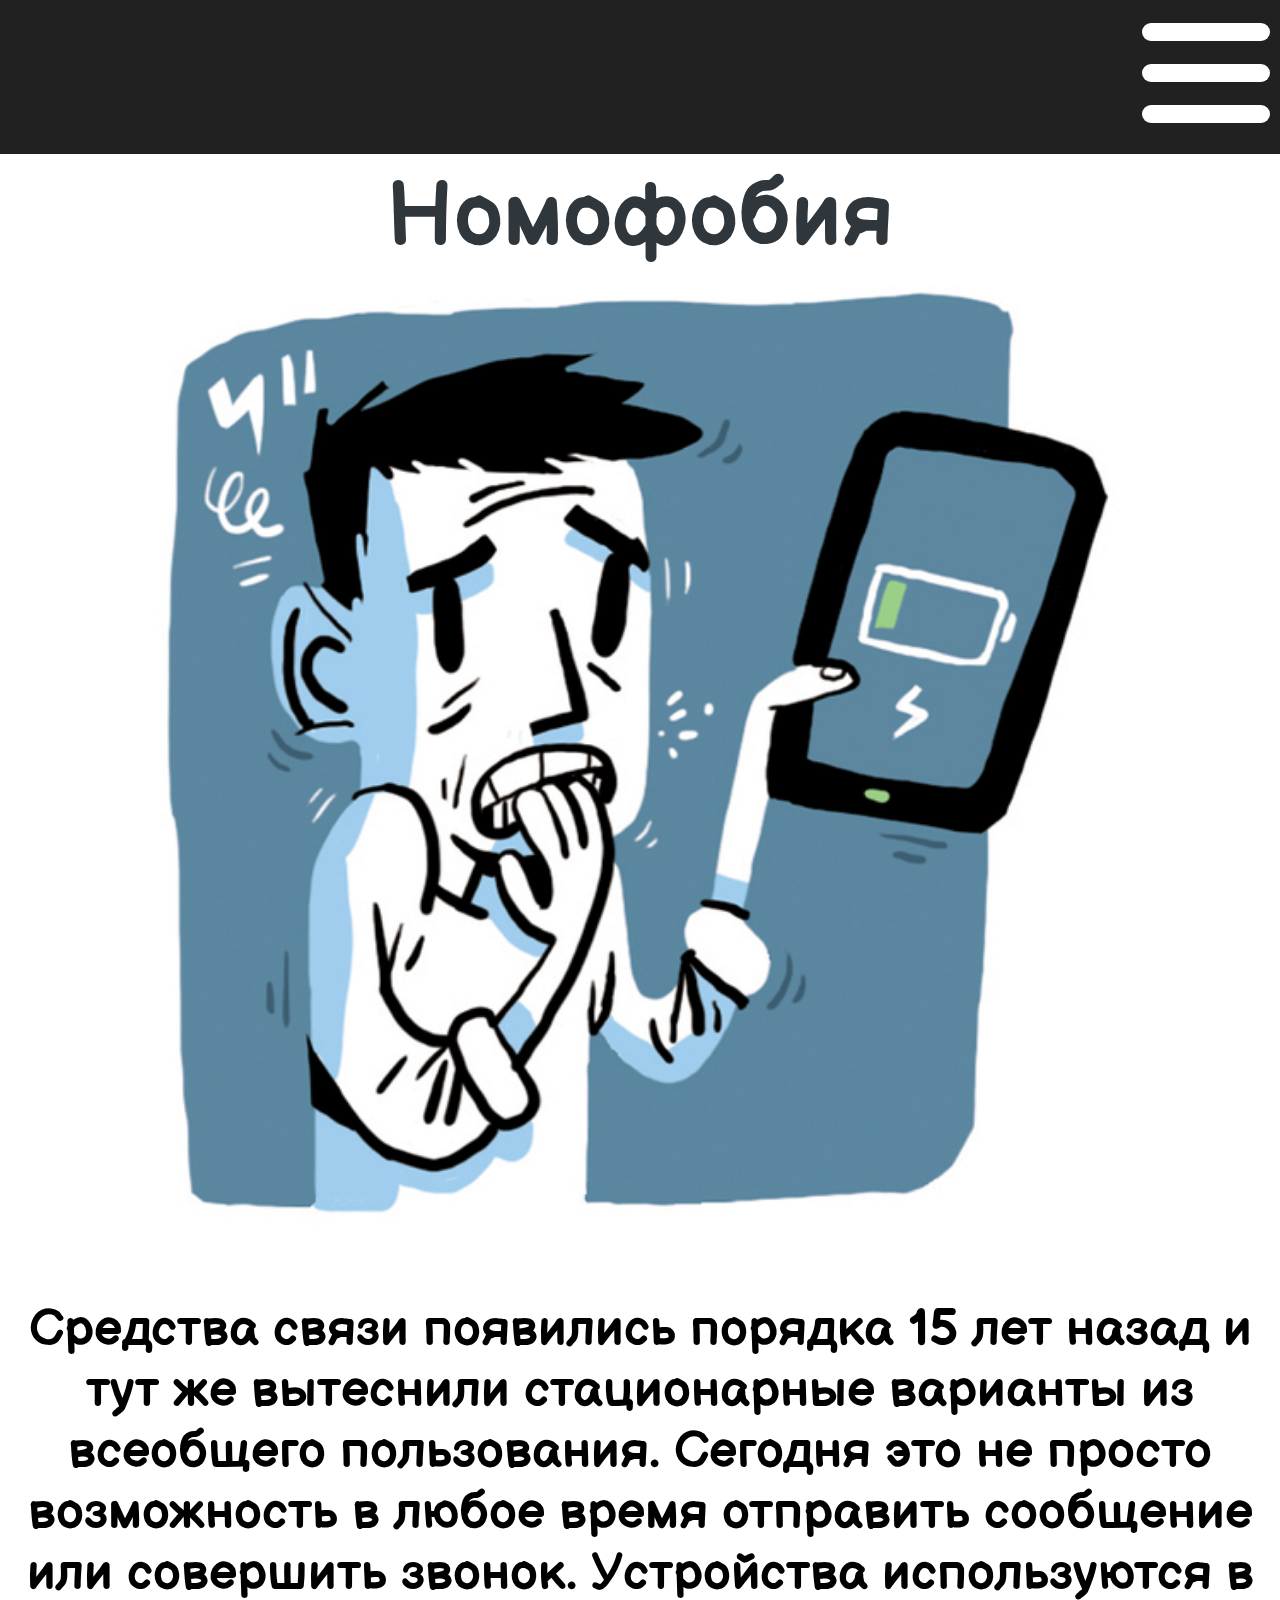
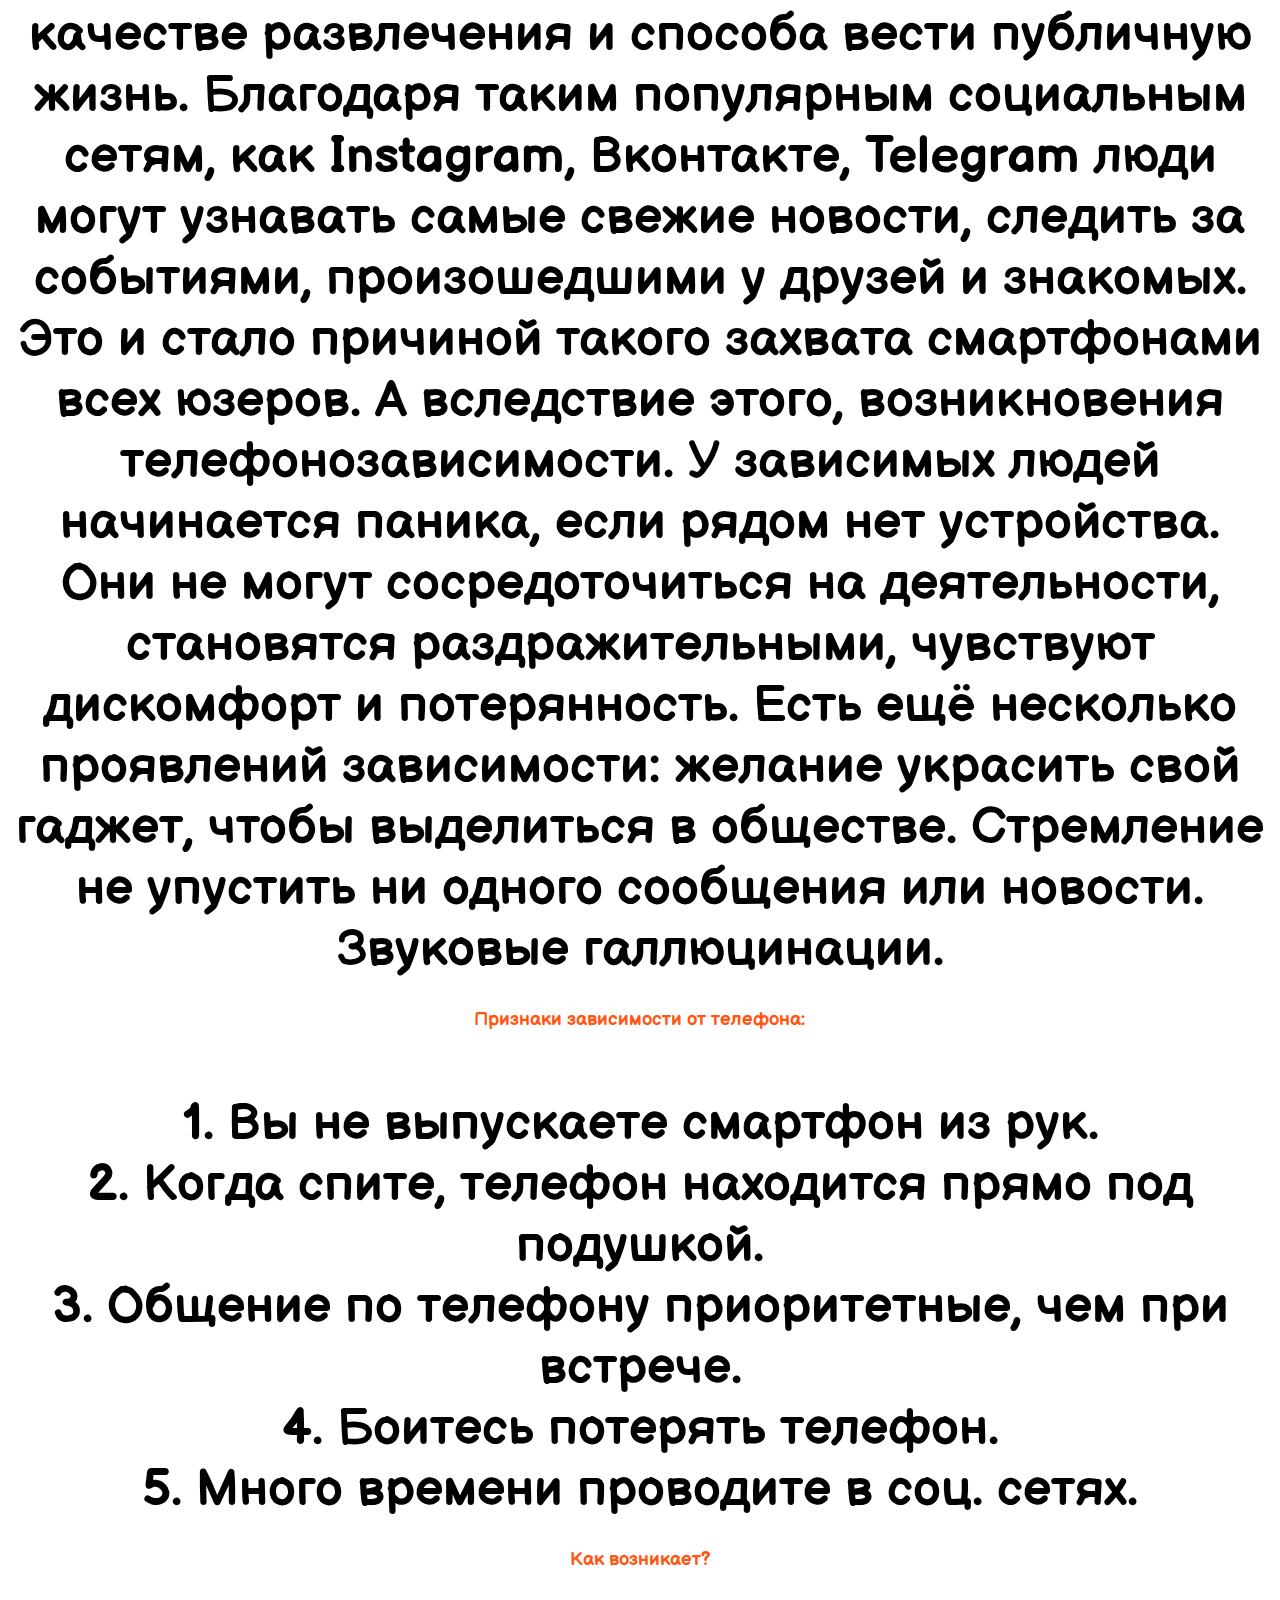
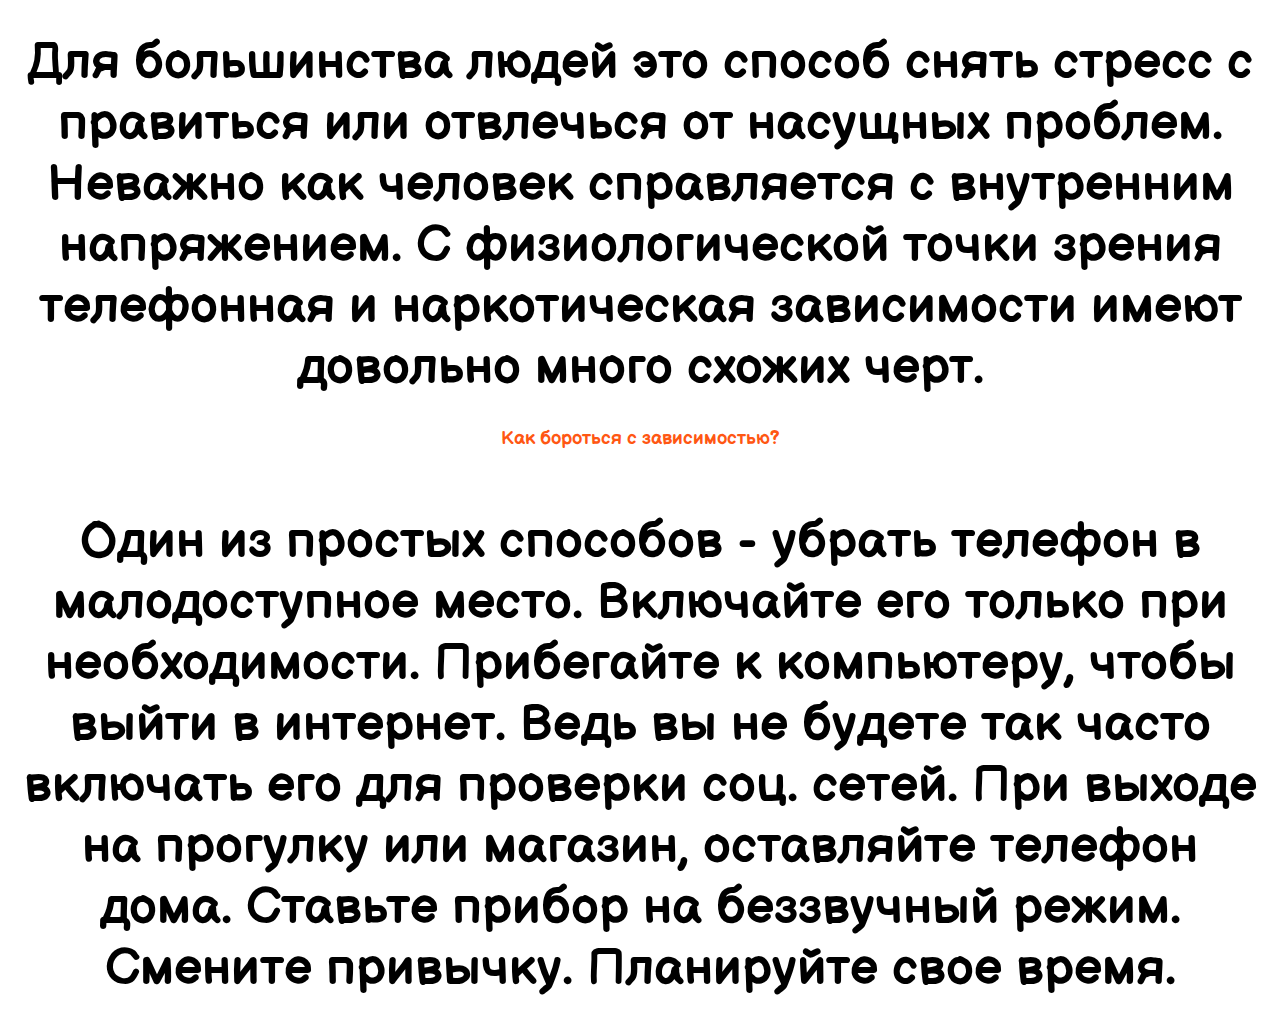
==== commit e9c48cbf: "Релиз" ====
--- a/index.html
+++ b/index.html
@@ -3,6 +3,10 @@
  <head>
  	<meta charset="utf-8">
  	<meta name="viewport" content="width=device-width, initial-scale=1.0">
+    <meta property="og:title" content="Зависимость от смартфонов">
+    <meta property="og:type" content="вебсайт">
+    <meta property="og:description" content="Рекомендации для избавления от смартфонной зависимости">
+    <meta property="og:image" content="img/nomo.png">
  	<title>Рекомендации</title>
  	<link rel="stylesheet" href="./style.css">
  	<link rel="icon" href="./img/favicon.ico" type="image/x-icon"/>
@@ -12,60 +16,43 @@
  </head>
  <body>
  	<header>
- 	<h1 class="h1">Рекомендации для избавления от смартфонной зависимости</h1>
- 	<img src="./img/img1.png" class="h1">
- <div class="div0">	
- 	<p class="h1">Мы собрали для вас 9 рекомендаций для избавления от смартфонной зависимости, следуя которым вы сможете избавиться от этой популярной в наше время зависимости</p>
- <div class="div1">
- 	 <h2 class="div1">1</h2>	
- 	 <h2 class="div1">Используй беззвучный режим</h2>
-  	<p class="div1">Регулярные оповещения являются сильным отвлекающим фактором. Короткие звуковые сигналы могут быть камнем преткновения в процессе выполнения повседневных задач. Если тебе не хочется растянуть выполнение проекта или задания, поставь телефон в беззвучный режим.</p>
- 	<div class="div2">
- 	 <h2 class="div2">2</h2>	
-  	<h2 class="div2">Установи классический будильник</h2>
-  	<p class="div2">Как правило, пролистывание ленты в социальных сетях после пробуждения становится привычкой. Иногда это растягивается на долгие десятки минут или даже часов, отнимая драгоценное утреннее время. Сонный мозг, отключив будильник на смартфоне, начинает забивать себя большим количеством информации. Замена гаджета классическим будильником по утрам поможет вам контролировать свою утреннюю активность.</p>
- 	<div class="div3">
- 	 <h2 class="div3">3</h2>	
- 	 <h2 class="div3">Откладывай телефон подальше</h2>
- 	 <p class="div3">Когда телефон находится под рукой, наше внимание неизбежно будет приковано к нему. Убирай его подальше во время выполнения работы и общения с другими людьми, чтобы не идти на поводу у сиюминутного желания проверить, что же произошло за последний час в мире и в жизнях твоих знакомых. Дистанция помогает сократить время пребывания в смартфоне.</p>
- 	<div class="div4">
- 	 <h2 class="div4">4</h2>	
- 	 <h2 class="div4">Фиксируй время, проведенное в телефоне</h2>
- 	 <p class="div4">Попробуй пару дней пользоваться гаджетом осознанно. Записывай моменты своей виртуальной активности, куда зашел, зачем зашел и сколько времени там провел. В конце дня ты сможешь увидеть реальный масштаб трагедии и скорректировать свои отношения с телефоном.</p>
-  <div class="div5">
-  	<h2 class="div5">5</h2>	
-   <h2 class="div5">Используй вспомогательные приложения</h2>
-   <p class="div5">Приложения могут не только воровать наше время, но и помогать нам разумно им распоряжаться. Для тех, кто хочет ограничить свою активность в социальных сетях, уже давно разработаны различные полезные приложения. Например, приложение Pause. Оно позволяет приглашать друзей, с которыми ты можешь посоревноваться в стойкости. Вы переводите телефон в авиарежим и устанавливаете таймер, который фиксирует время вашего интернет-воздержания. Можете придумать бонусы для тех, кто дольше продержится.</p>
-  <div class="div6">
-  	<h2 class="div6">6</h2>	
-   <h2 class="div6">Поменяй привычку</h2>
-   <p class="div6">Вместо того, чтобы пытаться отказаться от гаджета в свободные минуты, замени его книгой. Положи книги, которые ты давно хочешь прочитать так, чтобы во время отдыха они оказывались у тебя под рукой. Постепенно ты привыкнешь к чтению интересной книги вместо машинального пролистывания ленты.</p>
-  <div class="div7">
-  	<h2 class="div7">7</h2>	
-   <h2 class="div7">Выдели себе определенные часы на смартфон</h2>
-   <p class="div7">Чтобы ограничить свое пребывание в телефоне, выдели себе ограниченное количество времени утром, вечером и днем, когда ты сможешь ответить на сообщения, проверить почту или пролистать ленту. Например, полчаса утром, несколько раз в течение дня и полчаса вечером. Устанавливай таймер перед тем, как погрузиться в виртуальный мир. Иначе рискуешь потерять счет времени и нарушить установленные правила.</p>
-  <div class="div8">
-  	<h2 class="div8">8</h2>	
-   <h2 class="div8">Создай пространство для смартфона</h2>
-   <p class="div8">Выбери дома место, где ты не будешь пользоваться смартфоном. Пусть это будет своеобразная комната отдыха от гаджета. Больше общайся с семьей, уделяй время домашним животным и полезным привычкам.</p>
-  <div class="div9">
-  	<h2 class="div9">9</h2>	
-   <h2 class="div9">Используй длинные пароли</h2>
-   <p class="div9">Чем труднее и запутаннее путь к долгожданному аккаунту, где ты сможешь погрузиться в сладостное поглощение информации, тем больше у тебя времени задуматься о том, а надо ли. Придумай длинные пароли и сложные рисунки для разблокировки экрана. Способ подходит для тех, кому совсем сложно взять себя в руки.</p>
+  <div class="wrapper">
+    <nav>
+      <div class="burger-nav">
+      </div>
+      <div id="contain">
+        <div class="bar1"></div>
+        <div class="bar2"></div>
+        <div class="bar3"></div>
+      </div>
+      <ul id="nav" >
+        <li><a href="recomend.html">Рекомендации</a></li>
+        <li><a href="statistic.html">Статистика</a></li>
+      </ul>
+    </nav>
   </div>
-  </div>
-  </div>
-  </div>
-  </div>
-  </div>
-  </div>
-  </div>
-  </div>
-  </div>
-  </header>
-  <div class="ssylky">
-  <a href="statistic.html" class="ssylka"><img src="./img/arrow_left.png" class="arrow"></a>
-  <a href="info.html" class="ssylka"><img src="./img/arrow_right.png" class="arrow2"></a>
-  </div>
+</header>
+ 		<h1 class="info">Номофобия</h1>
+ 		<img src="./img/nomo.png" class="h1">
+ 		<p class="info">Средства связи появились порядка 15 лет назад  и тут же вытеснили стационарные варианты из всеобщего  пользования. Сегодня это не просто возможность в любое время отправить сообщение или совершить звонок. Устройства используются в качестве развлечения и способа вести публичную жизнь. Благодаря таким популярным социальным сетям, как Instagram, Вконтакте, Telegram люди могут узнавать самые свежие новости, следить за событиями, произошедшими у друзей и знакомых. Это и стало причиной такого захвата смартфонами всех юзеров. А вследствие этого, возникновения телефонозависимости.
+У зависимых людей начинается паника, если рядом нет устройства. Они не могут сосредоточиться на деятельности, становятся раздражительными, чувствуют дискомфорт и потерянность.
+Есть ещё несколько проявлений зависимости: желание украсить свой гаджет, чтобы выделиться в обществе. Стремление не упустить ни одного сообщения или новости. Звуковые галлюцинации.</p>
+<h3 class="info">Признаки зависимости от телефона:</h3>
+<p class="info"><span>1.</span> Вы не выпускаете смартфон из рук.</br> 
+<span>2.</span> Когда спите, телефон находится прямо под подушкой.</br>
+<span>3.</span> Общение по телефону приоритетные, чем при встрече.</br>
+<span>4.</span> Боитесь потерять телефон.</br>
+<span>5.</span> Много времени проводите в соц. сетях.</p>
+<h3 class="info">Как возникает?</h3>
+<p class="info">Для большинства людей это способ снять стресс с правиться или отвлечься от насущных проблем. 
+Неважно как человек справляется с внутренним напряжением. С физиологической точки зрения телефонная и наркотическая зависимости имеют довольно много схожих черт.</p>
+<h3 class="info">Как бороться с зависимостью?</h3>
+<p class="info">Один из простых способов - убрать телефон в малодоступное место. Включайте его только при необходимости. 
+Прибегайте к компьютеру, чтобы выйти в интернет. Ведь вы не будете так часто включать его для проверки соц. сетей. 
+При выходе на прогулку или магазин, оставляйте телефон дома. 
+Ставьте прибор на беззвучный режим. 
+Смените привычку. 
+Планируйте свое время.</p>
+  <script src="./script.js"></script>
  </body>
 </html>
--- a/style.css
+++ b/style.css
@@ -1,3 +1,7 @@
+* {
+		-webkit-tap-highlight-color: transparent;
+}
+
 body {
 	 margin: 0;
 	 padding: 0;
@@ -21,6 +25,7 @@
 h1.h1 {
 		background: #6cc2d9;
 		color: #2f373c;
+	  padding-top: 10px;
 }
 
 img.h1 {
@@ -41,6 +46,10 @@
 h1, h2, p {
   text-align: center;
   font-size: 7vw;
+}
+
+a {
+	 font-size: 5vw;
 }
 
 h2 {
@@ -56,129 +65,130 @@
 	 padding: 10px 10px;
 }
 
-div {
+div.div0 {
+		background: #6cc2d9;
+}
+
+div.div1 {
+		background: #FF5713;
+}
+
+h2.div1 {
+   color: #FFFFFF;
+}
+
+p.div1 {
+		color: #212121;
+}
+
+div.div2 {
+   background: #212121;
+}
+
+h2.div2 {
+   color: #FF5713;
+}
+
+p.div2 {
+		color: #FFFFFF;
+}
+
+div.div3 {
+		background: #FFFFFF;
+}
+
+h2.div3 {
+   color: #212121;
+}
+
+p.div3 {
+		color: #FF5713;
+}
+
+div.div4 {
+   background: #FF5713;
+}
+
+h2.div4 {
+   color: #FFFFFF;
+}
+
+p.div4 {
+		color: #212121;
+}
+
+div.div5 {
+   background: #212121;
+}
+
+h2.div5 {
+   color: #FF5713;
+}
+
+p.div5 {
+		color: #FFFFFF;
+}
+
+div.div6 {
+		background: #FFFFFF;
+}
+
+h2.div6 {
+   color: #212121;
+}
+
+p.div6 {
+		color: #FF5713;
+}
+
+div.div7 {
+   background: #FF5713;
+}
+
+h2.div7 {
+   color: #FFFFFF;
+}
+
+p.div7 {
+		color: #212121;
+}
+
+div.div8 {
+   background: #212121;
+}
+
+h2.div8 {
+   color: #FF5713;
+}
+
+p.div8 {
+		color: #FFFFFF;
+}
+
+div.div9 {
+		background: #FFFFFF;
+		margin-bottom: 16px;
+}
+
+h2.div9 {
+   color: #212121;
+}
+
+p.div9 {
+		color: #FF5713;
+}
+
+div.div1, div.div2, div.div3, div.div4, div.div5, div.div6, div.div7, div.div8, div.div9 {
    width: 100%;
    height: 110%;
    border-top-left-radius: 16px;
 		border-top-right-radius: 16px;
 }
 
-div.div0 {
-		background: #6cc2d9;
-}
-
-div.div1 {
-		background: #FF5713;
-}
-
-h2.div1 {
-   color: #FFFFFF;
-}
-
-p.div1 {
-		color: #212121;
-}
-
-div.div2 {
-   background: #212121;
-}
-
-h2.div2 {
-   color: #FF5713;
-}
-
-p.div2 {
-		color: #FFFFFF;
-}
-
-div.div3 {
-		background: #FFFFFF;
-}
-
-h2.div3 {
-   color: #212121;
-}
-
-p.div3 {
-		color: #FF5713;
-}
-
-div.div4 {
-   background: #FF5713;
-}
-
-h2.div4 {
-   color: #FFFFFF;
-}
-
-p.div4 {
-		color: #212121;
-}
-
-div.div5 {
-   background: #212121;
-}
-
-h2.div5 {
-   color: #FF5713;
-}
-
-p.div5 {
-		color: #FFFFFF;
-}
-
-div.div6 {
-		background: #FFFFFF;
-}
-
-h2.div6 {
-   color: #212121;
-}
-
-p.div6 {
-		color: #FF5713;
-}
-
-div.div7 {
-   background: #FF5713;
-}
-
-h2.div7 {
-   color: #FFFFFF;
-}
-
-p.div7 {
-		color: #212121;
-}
-
-div.div8 {
-   background: #212121;
-}
-
-h2.div8 {
-   color: #FF5713;
-}
-
-p.div8 {
-		color: #FFFFFF;
-}
-
-div.div9 {
-		background: #FFFFFF;
-		margin-bottom: 16px;
-}
-
-h2.div9 {
-   color: #212121;
-}
-
-p.div9 {
-		color: #FF5713;
-}
-
 .stat {
 		background: #FFFFFF;
-		color: ;
+		color: #2f373c;
+		padding-top: 10px;
 }
 
 .stat1 {
@@ -191,48 +201,112 @@
 		margin: 0, 10px, 0, 0;
 }
 
-.arrow {
-		width: 42px;
-		height: 24px;
-		margin-top: 30px;
-		margin-bottom: 5px;
-		right: 1px;
-		position: absolute;
-}
-
-.arrow2 {
-		width: 42px;
-		height: 24px;
-		margin-top: 30px;
-		margin-bottom: 5px;
-		position: absolute;
-}
-
-a.ssylka:active, 
-a.ssylka:focus, 
-a.ssylka:hover, 
-a.ssylka {
+h1.info {
+		color: #2f373c;
+		padding-top: 10px;
+}
+
+h3.info {
+		text-align: center;
+		color: #FF5713;
+}
+
+.burger-nav {
+  display: block;
+  height: 12vw;
+  width: 100%;
+  background-color: #212121;
+  padding: 0;
+  margin: 0;
+}
+
+header .wrapper {
+  width: 100%;
+  padding: 0;
+  margin: 0;
+}
+
+#nav {
+  overflow: hidden;
+  background: #424242;
+  height: 0;
+  max-height: 0px; 
+  list-style-type: none;
+  padding: 0;
+  margin: 0;
+  -webkit-transition: linear 1s;
+  transition: linear 1s;
+}
+
+#nav.open {
+  height: auto;
+  max-height: 500px; 
+  -webkit-transition: linear 1s;
+  transition: linear 1s;
+}
+
+#nav li {
+  float: none;
+  text-align: left;
   text-decoration: none;
-  color: #212121;
-}
-
-h1.info {
-	 color: #2f373c;
-}
-
-p.info {
-		color: #212121;
-}
-
-h3.info {
-		color: #FF5713;
-		text-align: center;
-}
-
-span {
-   color: #FF5713;
-}
-
-.ssylky {
-		display: flex;
-}
+  width: 100%; 
+  margin: 0;
+  -webkit-transition: linear 1s;
+  transition: linear 1s;
+}
+
+#nav li a {
+  text-decoration: none;
+  color: white;
+  padding: 2vw;
+  border-bottom: 1px solid white;
+  display: block;
+  margin: 0;
+  -webkit-transition: linear 1s;
+  transition: linear 1s;
+}
+
+#contain {
+    display: inline-block;
+    cursor: pointer;
+    position: absolute;
+    right: 10px;
+    top: 0px;
+}
+
+.bar1, .bar2, .bar3 {
+    width: 10vw;
+    height: 1.4vw;
+    background-color: white;
+    margin: 1.8vw 0;
+    transition: 0.2s;
+    border-top-left-radius: 10px;
+    border-top-right-radius: 10px;
+    border-bottom-left-radius: 10px;
+    border-bottom-right-radius: 10px;
+}
+
+.change .bar1 {
+    -webkit-transform: rotate(-45deg) translate(-2.2vw, 2.2vw);
+    transform: rotate(-45deg) translate(-2.2vw, 2.2vw);
+}
+
+.change .bar2 {opacity: 0;}
+
+.change .bar3 {
+    -webkit-transform: rotate(45deg) translate(-2.2vw, -2.2vw);
+    transform: rotate(45deg) translate(-2.2vw, -2.2vw);
+    
+}
+
+.hover .bar1 {
+  background-color: red;
+}
+
+.hover .bar2 {
+  background-color: red;
+}
+
+.hover .bar3 {
+  background-color: red;
+}
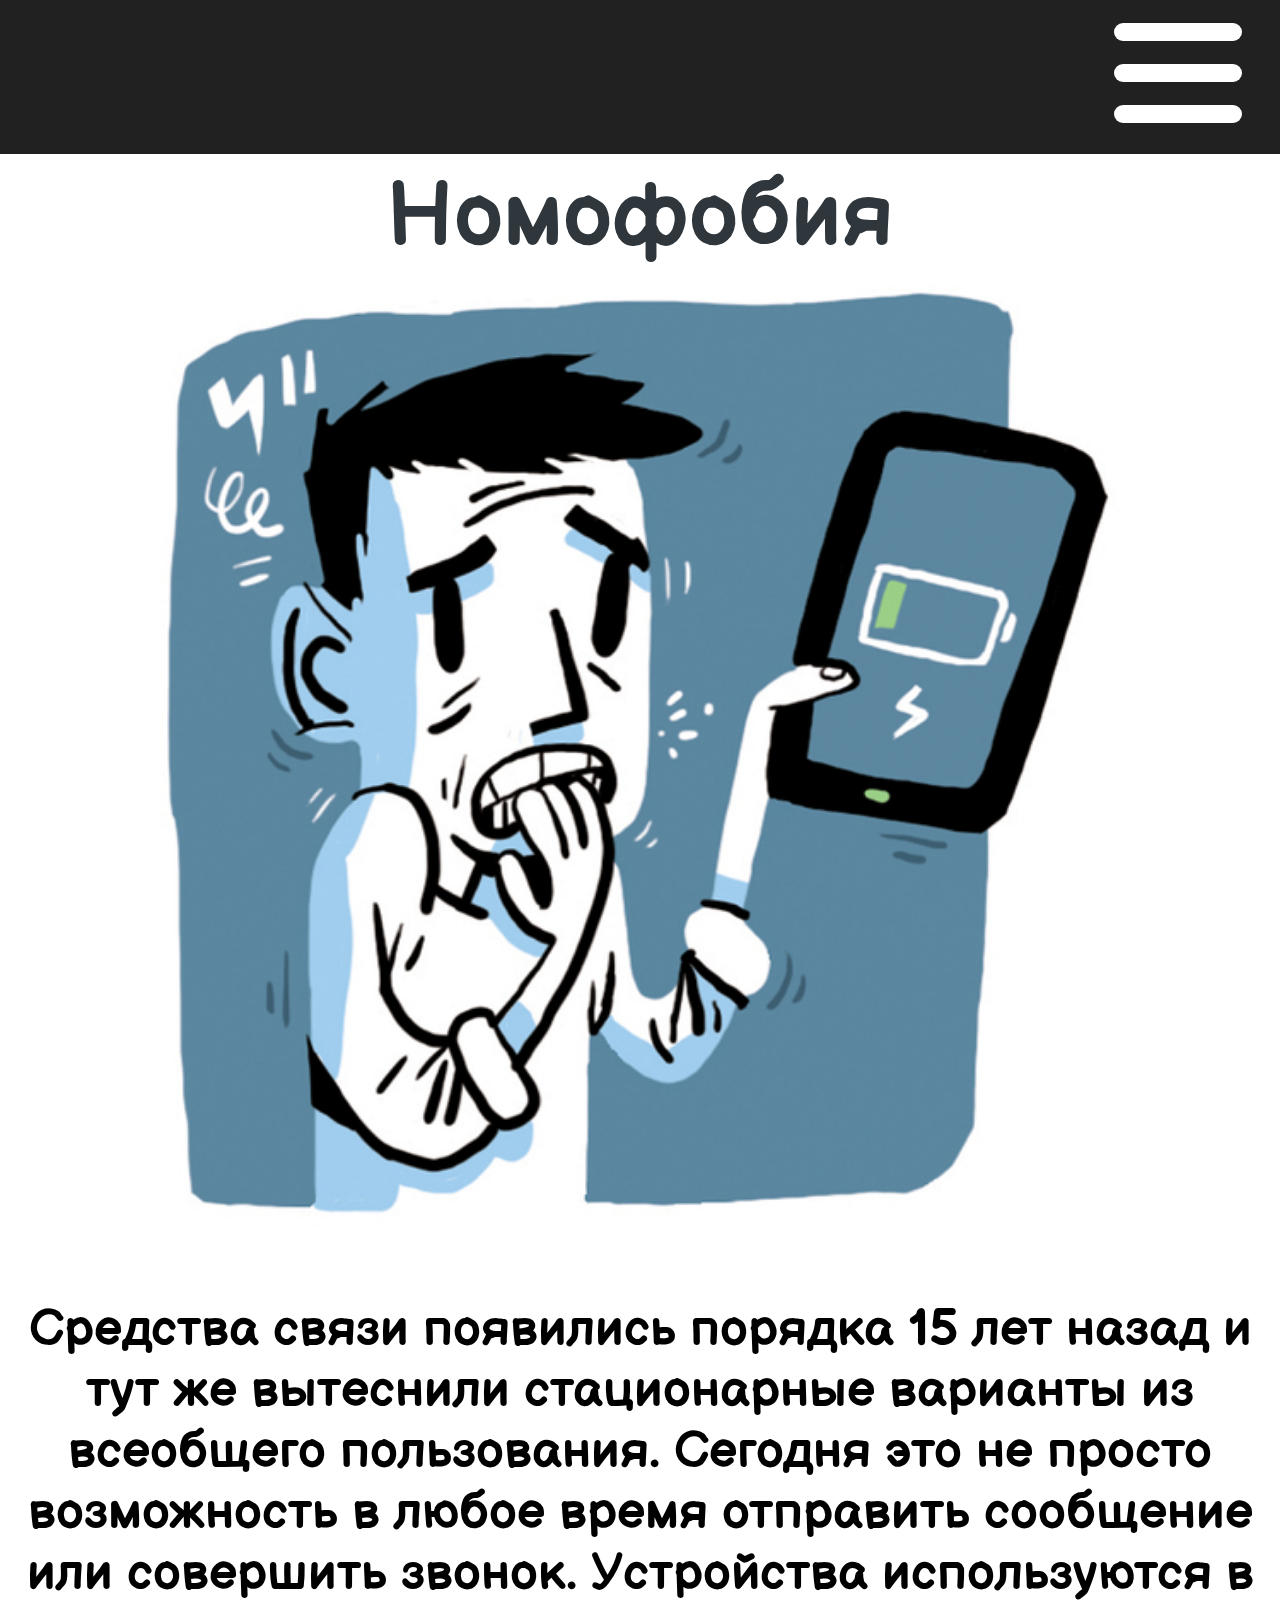
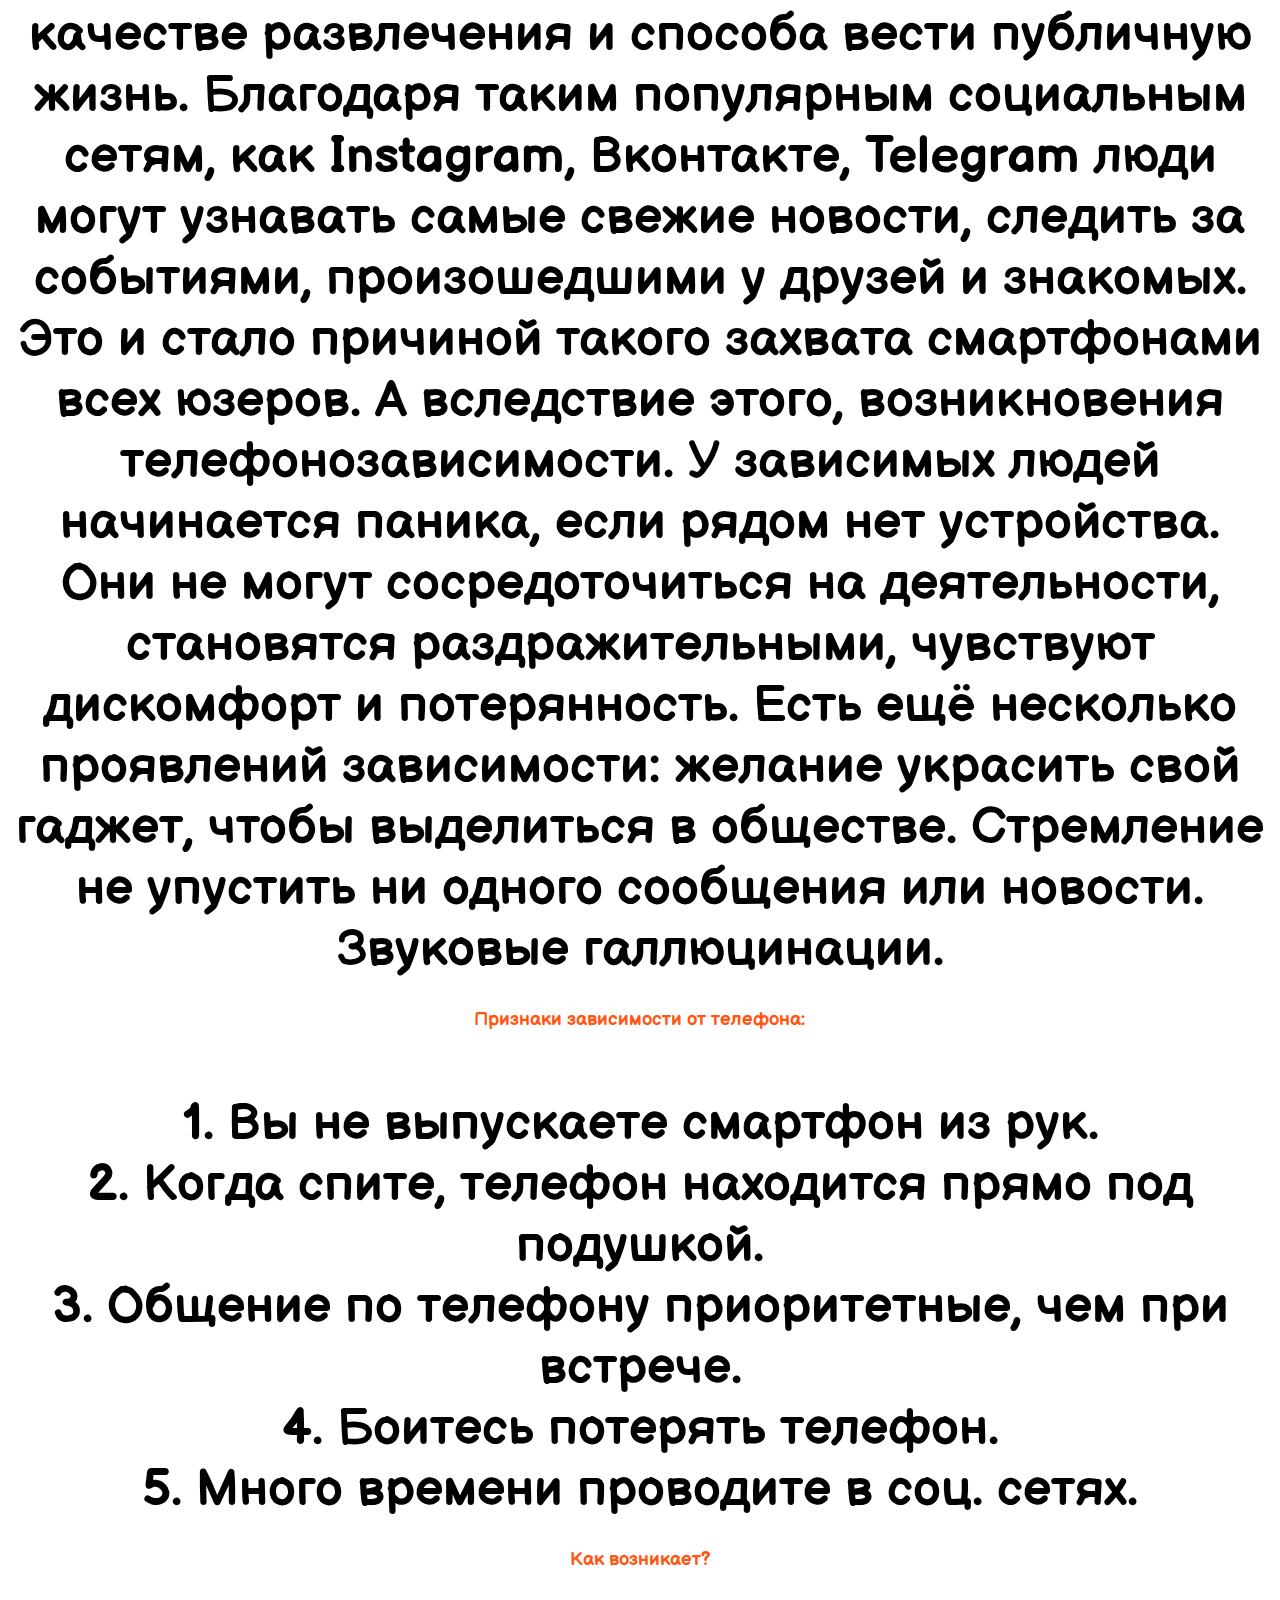
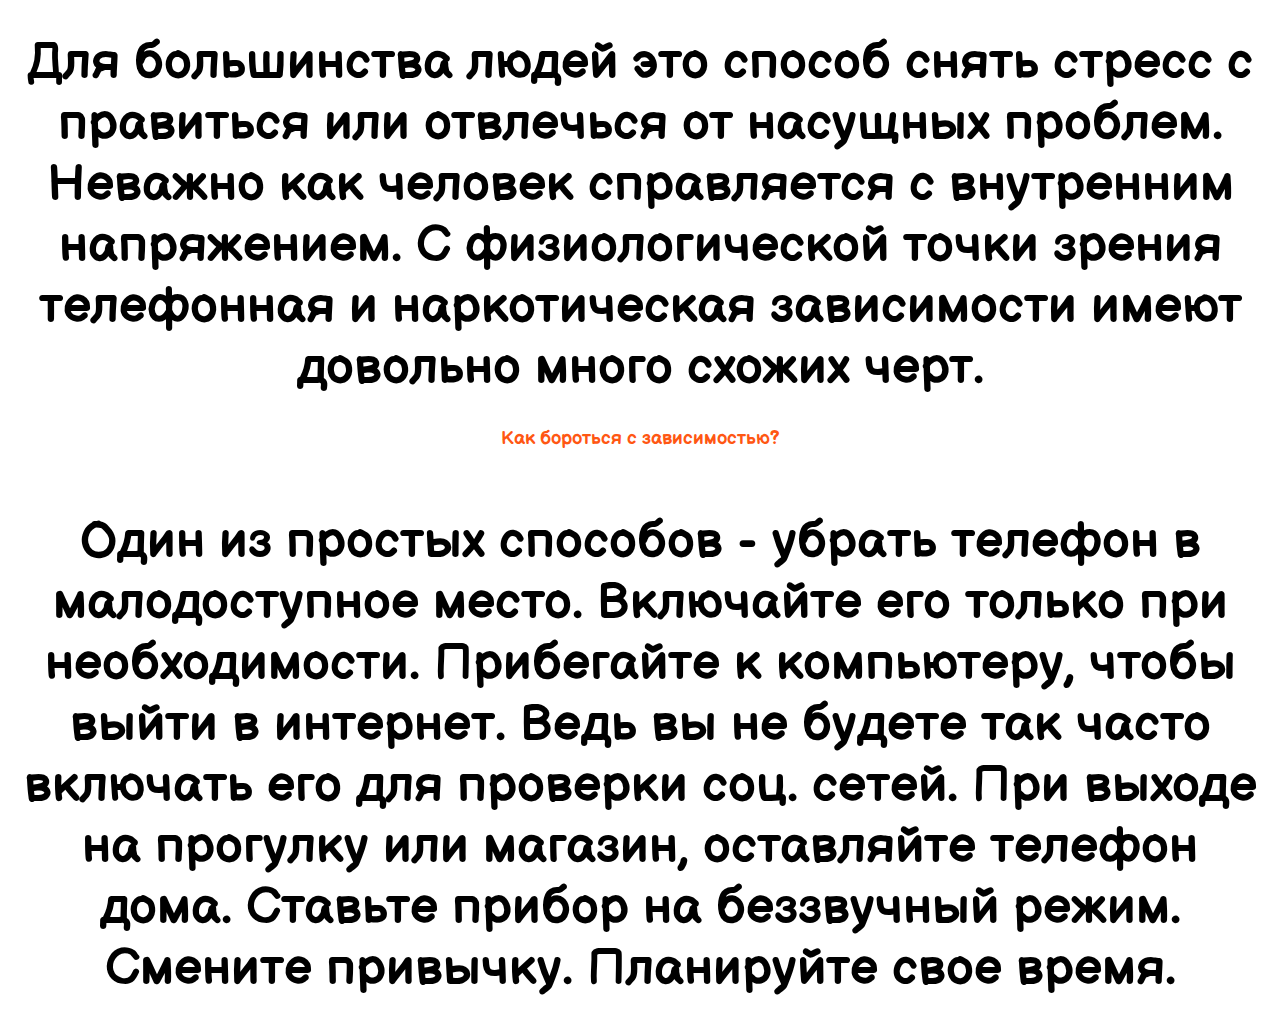
==== commit ac233a90: "Релиз (фикс меню)" ====
--- a/index.html
+++ b/index.html
@@ -3,10 +3,6 @@
  <head>
  	<meta charset="utf-8">
  	<meta name="viewport" content="width=device-width, initial-scale=1.0">
-    <meta property="og:title" content="Зависимость от смартфонов">
-    <meta property="og:type" content="вебсайт">
-    <meta property="og:description" content="Рекомендации для избавления от смартфонной зависимости">
-    <meta property="og:image" content="img/nomo.png">
  	<title>Рекомендации</title>
  	<link rel="stylesheet" href="./style.css">
  	<link rel="icon" href="./img/favicon.ico" type="image/x-icon"/>
--- a/style.css
+++ b/style.css
@@ -270,7 +270,7 @@
     display: inline-block;
     cursor: pointer;
     position: absolute;
-    right: 10px;
+    right: 3vw;
     top: 0px;
 }
 
